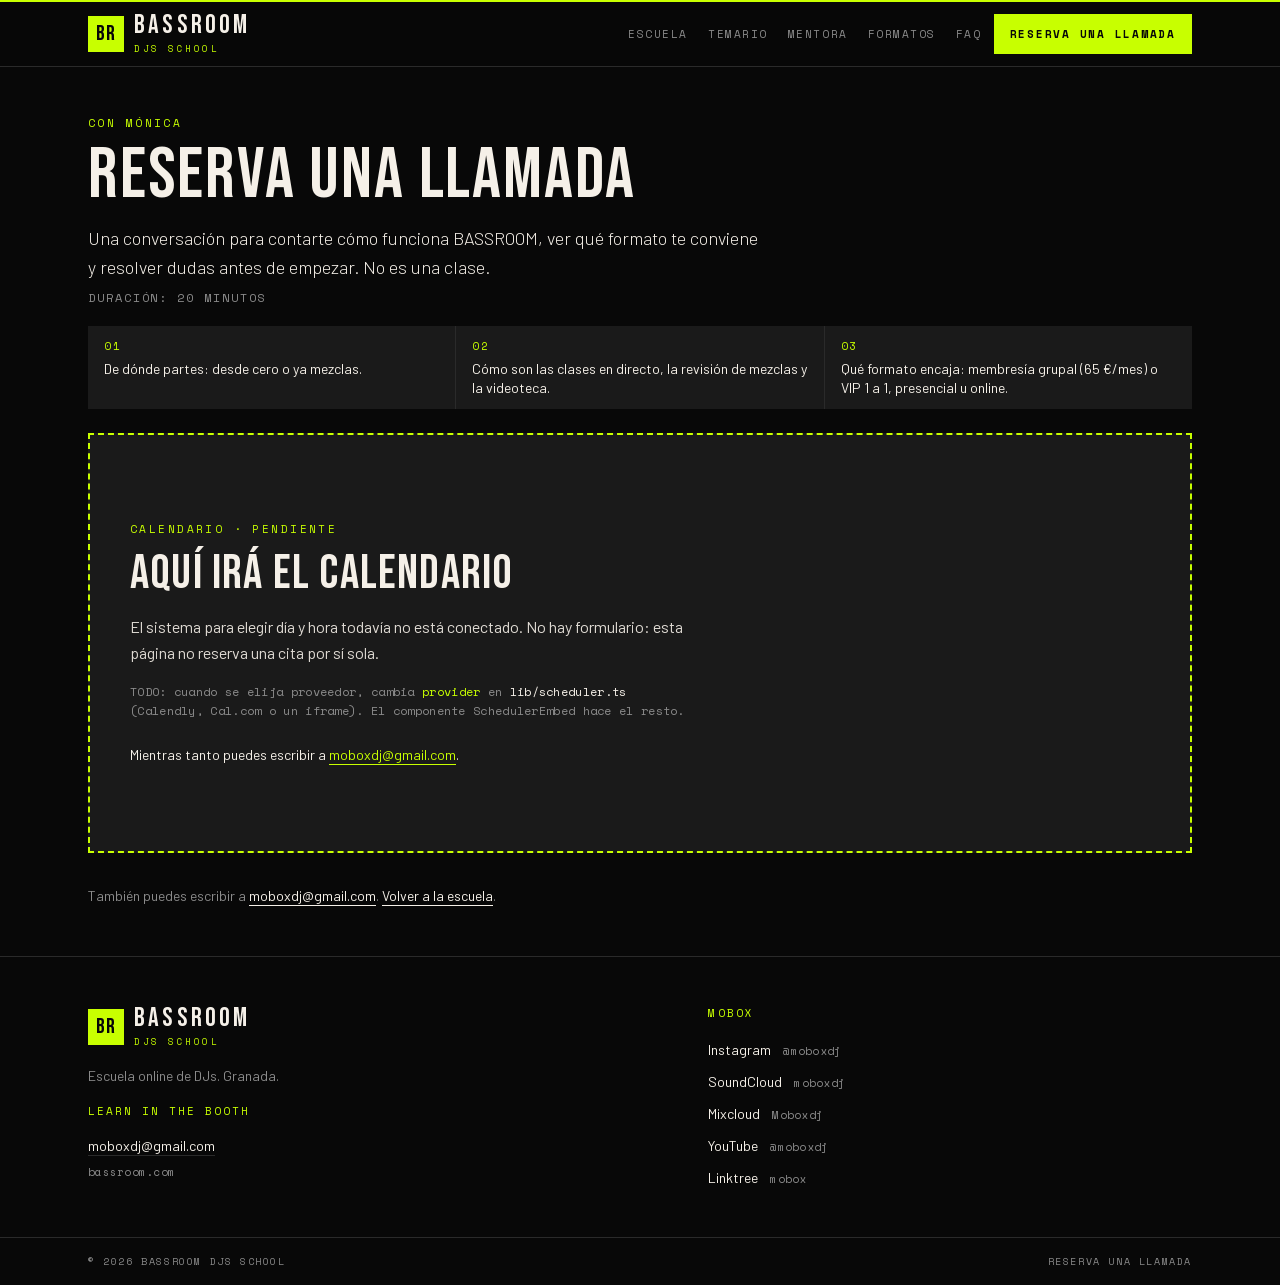
==== reservar/index.html @ 1ecfb80f "Recreate BASSROOM landing as static site (home + reservar, fonts, images)" ====
<!DOCTYPE html><html lang="es" class="bebas_neue_f0c7163d-module__L1dYPG__variable barlow_7b1bc759-module__450VKW__variable space_mono_ace3f379-module__dZ6fcW__variable h-full"><head><meta charSet="utf-8"/><meta name="viewport" content="width=device-width, initial-scale=1"/><link rel="preload" href="/assets/fonts/235a0ef330592118-s.p.3lst16ddmao46.woff2" as="font" crossorigin="" type="font/woff2"/><link rel="preload" href="/assets/fonts/6c98c9fb873995d2-s.p.14sz-5zsn4k6e.woff2" as="font" crossorigin="" type="font/woff2"/><link rel="preload" href="/assets/fonts/8d05cfa5faa8406c-s.p.2p-978ij53_v6.woff2" as="font" crossorigin="" type="font/woff2"/><link rel="preload" href="/assets/fonts/c6e2684784a55443-s.p.2w-eao_k5pziq.woff2" as="font" crossorigin="" type="font/woff2"/><link rel="preload" href="/assets/fonts/dc0d9adbac686440-s.p.3-4lwpipb4a4k.woff2" as="font" crossorigin="" type="font/woff2"/><link rel="preload" href="/assets/fonts/fabcf92ba1ccea36-s.p.3jvga4rcv46fc.woff2" as="font" crossorigin="" type="font/woff2"/><link rel="stylesheet" href="/assets/site.css" data-precedence="next"/><meta name="theme-color" content="#080808"/><meta name="color-scheme" content="dark"/><title>Reserva una llamada | BASSROOM DJs School</title><meta name="description" content="Habla con Mónica, de BASSROOM DJs School. La llamada sirve para contarte cómo funciona la escuela, ver si te encaja el grupo o el VIP y resolver dudas. No es una clase."/><meta name="application-name" content="BASSROOM DJs School"/><meta name="author" content="Mobox (Mónica Solís Ruiz)"/><meta name="keywords" content="escuela de DJ,clases de DJ online,BASSROOM,Mobox,Mónica Solís Ruiz,Rekordbox,mezcla,Granada"/><meta name="creator" content="Mobox (Mónica Solís Ruiz)"/><meta name="robots" content="index, follow"/><link rel="canonical" href="https://bassroomdjschool.com/reservar"/><meta property="og:title" content="Reserva una llamada | BASSROOM DJs School"/><meta property="og:description" content="Habla con Mónica, de BASSROOM DJs School. La llamada sirve para contarte cómo funciona la escuela, ver si te encaja el grupo o el VIP y resolver dudas. No es una clase."/><meta property="og:url" content="https://bassroomdjschool.com/reservar"/><meta property="og:locale" content="es_ES"/><meta property="og:image" content="https://bassroomdjschool.com/reservar/opengraph-image?8277bbb601c9f551"/><meta property="og:image:type" content="image/png"/><meta property="og:image:width" content="1200"/><meta property="og:image:height" content="630"/><meta property="og:image:alt" content="Reserva una llamada con Mónica, BASSROOM DJs School"/><meta property="og:type" content="website"/><meta name="twitter:card" content="summary_large_image"/><meta name="twitter:title" content="Reserva una llamada | BASSROOM DJs School"/><meta name="twitter:description" content="Habla con Mónica, de BASSROOM DJs School. La llamada sirve para contarte cómo funciona la escuela, ver si te encaja el grupo o el VIP y resolver dudas. No es una clase."/><meta name="twitter:image" content="https://bassroomdjschool.com/reservar/opengraph-image?8277bbb601c9f551"/><meta name="twitter:image:alt" content="Reserva una llamada con Mónica, BASSROOM DJs School"/><meta name="twitter:image:type" content="image/png"/><meta name="twitter:image:width" content="1200"/><meta name="twitter:image:height" content="630"/><link rel="icon" href="/icon.png" type="image/png" sizes="32x32"/></head><body class="flex min-h-full flex-col overflow-x-clip bg-void font-sans text-paper antialiased"><a class="skip-link" href="#contenido">Saltar al contenido</a><script type="application/ld+json">{"@context":"https://schema.org","@type":"EducationalOrganization","name":"BASSROOM DJs School","url":"https://bassroomdjschool.com","email":"moboxdj@gmail.com","description":"Escuela online de DJs de Mobox (Mónica Solís Ruiz), en Granada. Clases en directo, revisión de tus mezclas y videoteca. Membresía grupal 65 €/mes o VIP 1 a 1, presencial u online. Reserva una llamada.","inLanguage":"es","address":{"@type":"PostalAddress","addressLocality":"Granada","addressCountry":"ES"},"founder":{"@type":"Person","name":"Mónica Solís Ruiz","alternateName":"Mobox","jobTitle":"DJ y docente","homeLocation":"Granada, España","sameAs":["https://www.instagram.com/moboxdj/","https://soundcloud.com/moboxdj","https://www.mixcloud.com/Moboxdj/","https://www.youtube.com/@moboxdj","https://linktr.ee/mobox"]},"hasOfferCatalog":{"@type":"OfferCatalog","name":"Formatos de BASSROOM","itemListElement":[{"@type":"Offer","name":"Membresía grupal","price":"65","priceCurrency":"EUR","description":"Clases en grupo reducido, online, con membresía mensual. 65 € al mes.","url":"https://bassroomdjschool.com/reservar"},{"@type":"Offer","name":"VIP quincenal","price":"130","priceCurrency":"EUR","description":"Una sesión 1 a 1 cada dos semanas. 130 € al mes.","url":"https://bassroomdjschool.com/reservar"},{"@type":"Offer","name":"VIP mensual","price":"230","priceCurrency":"EUR","description":"Una sesión 1 a 1 cada semana. 230 € al mes.","url":"https://bassroomdjschool.com/reservar"}]}}</script><header class="sticky top-0 z-40 border-b border-line bg-void/95 backdrop-blur-md"><div class="h-0.5 bg-acid" aria-hidden="true"></div><div class="mx-auto flex h-16 max-w-6xl items-center gap-3 px-4 sm:px-6"><a class="mr-auto rounded-none focus-visible:outline-2 focus-visible:outline-offset-4 focus-visible:outline-acid" href="/"><span class="inline-flex items-center gap-2.5"><span aria-hidden="true" class="grid size-9 shrink-0 place-items-center bg-acid font-display text-[1.35rem] leading-none tracking-wide text-void">BR</span><span class="flex min-w-0 flex-col"><span class="font-display text-[1.65rem] leading-none tracking-[0.12em] text-paper">BASSROOM</span><span class="mt-1 font-mono text-[9px] uppercase tracking-[0.28em] text-acid">DJs School</span></span></span><span class="sr-only">, inicio</span></a><nav aria-label="Secciones" class="hidden items-center gap-5 lg:flex"><a class="font-mono text-[11px] uppercase tracking-[0.14em] text-mix hover:text-paper" href="/#escuela">Escuela</a><a class="font-mono text-[11px] uppercase tracking-[0.14em] text-mix hover:text-paper" href="/#temario">Temario</a><a class="font-mono text-[11px] uppercase tracking-[0.14em] text-mix hover:text-paper" href="/#mentora">Mentora</a><a class="font-mono text-[11px] uppercase tracking-[0.14em] text-mix hover:text-paper" href="/#formatos">Formatos</a><a class="font-mono text-[11px] uppercase tracking-[0.14em] text-mix hover:text-paper" href="/#faq">FAQ</a></nav><a data-slot="button" class="inline-flex items-center justify-center gap-2 whitespace-nowrap font-mono text-[11px] font-bold uppercase tracking-[0.16em] transition-colors focus-visible:outline-2 focus-visible:outline-offset-2 disabled:pointer-events-none disabled:opacity-50 bg-acid text-void hover:bg-paper focus-visible:outline-paper h-10 px-4 shrink-0" href="/reservar"><span class="sm:hidden">Reservar</span><span class="hidden sm:inline">Reserva una llamada</span></a></div></header><main id="contenido" class="flex-1"><div class="mx-auto max-w-6xl px-4 py-6 sm:px-6 sm:py-12"><p class="font-mono text-[11px] uppercase tracking-[0.22em] text-acid">Con Mónica</p><h1 class="mt-2 max-w-3xl font-display text-5xl tracking-wide text-paper sm:text-7xl">Reserva una llamada</h1><p class="mt-3 max-w-2xl text-base font-light leading-relaxed text-paper sm:text-lg">Una conversación para contarte cómo funciona BASSROOM, ver qué formato te conviene y resolver dudas antes de empezar. No es una clase.</p><p class="mt-2 font-mono text-xs uppercase tracking-[0.16em] text-mix">Duración: 20 minutos</p><ol class="mt-5 grid gap-px bg-line sm:grid-cols-3"><li class="bg-booth px-4 py-3"><p class="font-mono text-[11px] tracking-[0.16em] text-acid">01</p><p class="mt-1 text-sm leading-snug text-paper">De dónde partes: desde cero o ya mezclas.</p></li><li class="bg-booth px-4 py-3"><p class="font-mono text-[11px] tracking-[0.16em] text-acid">02</p><p class="mt-1 text-sm leading-snug text-paper">Cómo son las clases en directo, la revisión de mezclas y la videoteca.</p></li><li class="bg-booth px-4 py-3"><p class="font-mono text-[11px] tracking-[0.16em] text-acid">03</p><p class="mt-1 text-sm leading-snug text-paper">Qué formato encaja: membresía grupal (65 €/mes) o VIP 1 a 1, presencial u online.</p></li></ol><div class="mt-6"><div id="calendario" role="region" aria-labelledby="scheduler-placeholder-title" data-scheduler-placeholder="true" class="flex min-h-[420px] flex-col items-start justify-center border-2 border-dashed border-acid bg-booth px-6 py-10 sm:px-10"><p class="font-mono text-[11px] uppercase tracking-[0.22em] text-acid">Calendario · pendiente</p><h2 id="scheduler-placeholder-title" class="mt-3 font-display text-4xl tracking-wide text-paper sm:text-5xl">Aquí irá el calendario</h2><p class="mt-4 max-w-xl text-base leading-relaxed text-paper/90">El sistema para elegir día y hora todavía no está conectado. No hay formulario: esta página no reserva una cita por sí sola.</p><p class="mt-4 max-w-xl font-mono text-xs leading-relaxed tracking-wide text-mix">TODO: cuando se elija proveedor, cambia <span class="text-acid">provider</span> en <span class="text-paper">lib/scheduler.ts</span> (Calendly, Cal.com o un iframe). El componente SchedulerEmbed hace el resto.</p><p class="mt-6 text-sm text-paper">Mientras tanto puedes escribir a <a class="text-acid underline underline-offset-4" href="mailto:moboxdj@gmail.com">moboxdj@gmail.com</a>.</p></div></div><p class="mt-8 text-sm leading-relaxed text-mix">También puedes escribir a <a class="text-paper underline underline-offset-4 hover:text-acid" href="mailto:moboxdj@gmail.com">moboxdj@gmail.com</a>. <a class="text-paper underline underline-offset-4 hover:text-acid" href="/">Volver a la escuela</a>.</p></div></main><footer class="border-t border-line bg-void"><div class="mx-auto grid max-w-6xl gap-10 px-4 py-12 sm:px-6 md:grid-cols-[1.2fr_1fr]"><div><span class="inline-flex items-center gap-2.5"><span aria-hidden="true" class="grid size-9 shrink-0 place-items-center bg-acid font-display text-[1.35rem] leading-none tracking-wide text-void">BR</span><span class="flex min-w-0 flex-col"><span class="font-display text-[1.65rem] leading-none tracking-[0.12em] text-paper">BASSROOM</span><span class="mt-1 font-mono text-[9px] uppercase tracking-[0.28em] text-acid">DJs School</span></span></span><p class="mt-4 max-w-sm text-sm leading-relaxed text-mix">Escuela online de DJs. Granada.</p><p class="mt-4 font-mono text-[11px] uppercase tracking-[0.18em] text-acid">Learn in the booth</p><p class="mt-4 text-sm"><a class="text-paper underline decoration-line underline-offset-4 hover:text-acid" href="mailto:moboxdj@gmail.com">moboxdj@gmail.com</a></p><p class="mt-2 font-mono text-[11px] tracking-wide text-mix">bassroom.com</p></div><div><p class="font-mono text-[11px] uppercase tracking-[0.2em] text-acid">Mobox</p><ul class="mt-4 grid gap-2"><li><a href="https://www.instagram.com/moboxdj/" target="_blank" rel="noopener noreferrer me" class="inline-flex flex-wrap items-baseline gap-x-3 text-sm text-paper hover:text-acid"><span>Instagram</span><span class="font-mono text-[11px] tracking-wide text-mix">@moboxdj</span><span class="sr-only"> (se abre en una pestaña nueva)</span></a></li><li><a href="https://soundcloud.com/moboxdj" target="_blank" rel="noopener noreferrer me" class="inline-flex flex-wrap items-baseline gap-x-3 text-sm text-paper hover:text-acid"><span>SoundCloud</span><span class="font-mono text-[11px] tracking-wide text-mix">moboxdj</span><span class="sr-only"> (se abre en una pestaña nueva)</span></a></li><li><a href="https://www.mixcloud.com/Moboxdj/" target="_blank" rel="noopener noreferrer me" class="inline-flex flex-wrap items-baseline gap-x-3 text-sm text-paper hover:text-acid"><span>Mixcloud</span><span class="font-mono text-[11px] tracking-wide text-mix">Moboxdj</span><span class="sr-only"> (se abre en una pestaña nueva)</span></a></li><li><a href="https://www.youtube.com/@moboxdj" target="_blank" rel="noopener noreferrer me" class="inline-flex flex-wrap items-baseline gap-x-3 text-sm text-paper hover:text-acid"><span>YouTube</span><span class="font-mono text-[11px] tracking-wide text-mix">@moboxdj</span><span class="sr-only"> (se abre en una pestaña nueva)</span></a></li><li><a href="https://linktr.ee/mobox" target="_blank" rel="noopener noreferrer me" class="inline-flex flex-wrap items-baseline gap-x-3 text-sm text-paper hover:text-acid"><span>Linktree</span><span class="font-mono text-[11px] tracking-wide text-mix">mobox</span><span class="sr-only"> (se abre en una pestaña nueva)</span></a></li></ul></div></div><div class="border-t border-line"><div class="mx-auto flex max-w-6xl flex-col gap-2 px-4 py-4 font-mono text-[10px] uppercase tracking-[0.16em] text-mix sm:flex-row sm:items-center sm:justify-between sm:px-6"><p>© 2026 BASSROOM DJs School</p><p><a class="hover:text-paper" href="/reservar">Reserva una llamada</a></p></div></div></footer></body></html>
---- assets/site.css ----
@font-face{font-family:Bebas Neue;font-style:normal;font-weight:400;font-display:swap;src:url(fonts/2039e8342bda6056-s.1iie40g0-cbk2.woff2)format("woff2");unicode-range:U+100-2BA,U+2BD-2C5,U+2C7-2CC,U+2CE-2D7,U+2DD-2FF,U+304,U+308,U+329,U+1D00-1DBF,U+1E00-1E9F,U+1EF2-1EFF,U+2020,U+20A0-20AB,U+20AD-20C4,U+2113,U+2C60-2C7F,U+A720-A7FF}@font-face{font-family:Bebas Neue;font-style:normal;font-weight:400;font-display:swap;src:url(fonts/fabcf92ba1ccea36-s.p.3jvga4rcv46fc.woff2)format("woff2");unicode-range:U+??,U+131,U+152-153,U+2BB-2BC,U+2C6,U+2DA,U+2DC,U+304,U+308,U+329,U+2000-206F,U+20AC,U+2122,U+2191,U+2193,U+2212,U+2215,U+FEFF,U+FFFD}@font-face{font-family:Bebas Neue Fallback;src:local(Arial);ascent-override:117.32%;descent-override:39.11%;line-gap-override:0.0%;size-adjust:76.72%}.bebas_neue_f0c7163d-module__L1dYPG__className{font-family:Bebas Neue,Bebas Neue Fallback;font-style:normal;font-weight:400}.bebas_neue_f0c7163d-module__L1dYPG__variable{--font-bebas:"Bebas Neue", "Bebas Neue Fallback"}
@font-face{font-family:Barlow;font-style:normal;font-weight:300;font-display:swap;src:url(fonts/c0534b40c1c3b5a4-s.0p-93_v-mus4-.woff2)format("woff2");unicode-range:U+102-103,U+110-111,U+128-129,U+168-169,U+1A0-1A1,U+1AF-1B0,U+300-301,U+303-304,U+308-309,U+323,U+329,U+1EA0-1EF9,U+20AB}@font-face{font-family:Barlow;font-style:normal;font-weight:300;font-display:swap;src:url(fonts/d219fe3ae333997c-s.2a1ukpyeothih.woff2)format("woff2");unicode-range:U+100-2BA,U+2BD-2C5,U+2C7-2CC,U+2CE-2D7,U+2DD-2FF,U+304,U+308,U+329,U+1D00-1DBF,U+1E00-1E9F,U+1EF2-1EFF,U+2020,U+20A0-20AB,U+20AD-20C4,U+2113,U+2C60-2C7F,U+A720-A7FF}@font-face{font-family:Barlow;font-style:normal;font-weight:300;font-display:swap;src:url(fonts/235a0ef330592118-s.p.3lst16ddmao46.woff2)format("woff2");unicode-range:U+??,U+131,U+152-153,U+2BB-2BC,U+2C6,U+2DA,U+2DC,U+304,U+308,U+329,U+2000-206F,U+20AC,U+2122,U+2191,U+2193,U+2212,U+2215,U+FEFF,U+FFFD}@font-face{font-family:Barlow;font-style:normal;font-weight:400;font-display:swap;src:url(fonts/31e5e20239562b7a-s.3ih7dxnymi4t5.woff2)format("woff2");unicode-range:U+102-103,U+110-111,U+128-129,U+168-169,U+1A0-1A1,U+1AF-1B0,U+300-301,U+303-304,U+308-309,U+323,U+329,U+1EA0-1EF9,U+20AB}@font-face{font-family:Barlow;font-style:normal;font-weight:400;font-display:swap;src:url(fonts/9a8b04342f903b9d-s.3uaqc_eim_oz1.woff2)format("woff2");unicode-range:U+100-2BA,U+2BD-2C5,U+2C7-2CC,U+2CE-2D7,U+2DD-2FF,U+304,U+308,U+329,U+1D00-1DBF,U+1E00-1E9F,U+1EF2-1EFF,U+2020,U+20A0-20AB,U+20AD-20C4,U+2113,U+2C60-2C7F,U+A720-A7FF}@font-face{font-family:Barlow;font-style:normal;font-weight:400;font-display:swap;src:url(fonts/c6e2684784a55443-s.p.2w-eao_k5pziq.woff2)format("woff2");unicode-range:U+??,U+131,U+152-153,U+2BB-2BC,U+2C6,U+2DA,U+2DC,U+304,U+308,U+329,U+2000-206F,U+20AC,U+2122,U+2191,U+2193,U+2212,U+2215,U+FEFF,U+FFFD}@font-face{font-family:Barlow;font-style:normal;font-weight:600;font-display:swap;src:url(fonts/b221c6d9681431a7-s.0p3m7ez1fl9bq.woff2)format("woff2");unicode-range:U+102-103,U+110-111,U+128-129,U+168-169,U+1A0-1A1,U+1AF-1B0,U+300-301,U+303-304,U+308-309,U+323,U+329,U+1EA0-1EF9,U+20AB}@font-face{font-family:Barlow;font-style:normal;font-weight:600;font-display:swap;src:url(fonts/af7efeee822b8a1b-s.0owl_bf4j-7yx.woff2)format("woff2");unicode-range:U+100-2BA,U+2BD-2C5,U+2C7-2CC,U+2CE-2D7,U+2DD-2FF,U+304,U+308,U+329,U+1D00-1DBF,U+1E00-1E9F,U+1EF2-1EFF,U+2020,U+20A0-20AB,U+20AD-20C4,U+2113,U+2C60-2C7F,U+A720-A7FF}@font-face{font-family:Barlow;font-style:normal;font-weight:600;font-display:swap;src:url(fonts/6c98c9fb873995d2-s.p.14sz-5zsn4k6e.woff2)format("woff2");unicode-range:U+??,U+131,U+152-153,U+2BB-2BC,U+2C6,U+2DA,U+2DC,U+304,U+308,U+329,U+2000-206F,U+20AC,U+2122,U+2191,U+2193,U+2212,U+2215,U+FEFF,U+FFFD}@font-face{font-family:Barlow Fallback;src:local(Arial);ascent-override:103.43%;descent-override:20.69%;line-gap-override:0.0%;size-adjust:96.68%}.barlow_7b1bc759-module__450VKW__className{font-family:Barlow,Barlow Fallback;font-style:normal}.barlow_7b1bc759-module__450VKW__variable{--font-barlow:"Barlow", "Barlow Fallback"}
@font-face{font-family:Space Mono;font-style:normal;font-weight:400;font-display:swap;src:url(fonts/4ba802ed8e67eac5-s.341_rbs6dql3t.woff2)format("woff2");unicode-range:U+102-103,U+110-111,U+128-129,U+168-169,U+1A0-1A1,U+1AF-1B0,U+300-301,U+303-304,U+308-309,U+323,U+329,U+1EA0-1EF9,U+20AB}@font-face{font-family:Space Mono;font-style:normal;font-weight:400;font-display:swap;src:url(fonts/d7a0600e467cf0bd-s.40d3ll7mho212.woff2)format("woff2");unicode-range:U+100-2BA,U+2BD-2C5,U+2C7-2CC,U+2CE-2D7,U+2DD-2FF,U+304,U+308,U+329,U+1D00-1DBF,U+1E00-1E9F,U+1EF2-1EFF,U+2020,U+20A0-20AB,U+20AD-20C4,U+2113,U+2C60-2C7F,U+A720-A7FF}@font-face{font-family:Space Mono;font-style:normal;font-weight:400;font-display:swap;src:url(fonts/dc0d9adbac686440-s.p.3-4lwpipb4a4k.woff2)format("woff2");unicode-range:U+??,U+131,U+152-153,U+2BB-2BC,U+2C6,U+2DA,U+2DC,U+304,U+308,U+329,U+2000-206F,U+20AC,U+2122,U+2191,U+2193,U+2212,U+2215,U+FEFF,U+FFFD}@font-face{font-family:Space Mono;font-style:normal;font-weight:700;font-display:swap;src:url(fonts/b8f2b92a9960dd69-s.37aqrzupgb8zi.woff2)format("woff2");unicode-range:U+102-103,U+110-111,U+128-129,U+168-169,U+1A0-1A1,U+1AF-1B0,U+300-301,U+303-304,U+308-309,U+323,U+329,U+1EA0-1EF9,U+20AB}@font-face{font-family:Space Mono;font-style:normal;font-weight:700;font-display:swap;src:url(fonts/28e60ca39c9ae554-s.0e_5-ojqbtsw9.woff2)format("woff2");unicode-range:U+100-2BA,U+2BD-2C5,U+2C7-2CC,U+2CE-2D7,U+2DD-2FF,U+304,U+308,U+329,U+1D00-1DBF,U+1E00-1E9F,U+1EF2-1EFF,U+2020,U+20A0-20AB,U+20AD-20C4,U+2113,U+2C60-2C7F,U+A720-A7FF}@font-face{font-family:Space Mono;font-style:normal;font-weight:700;font-display:swap;src:url(fonts/8d05cfa5faa8406c-s.p.2p-978ij53_v6.woff2)format("woff2");unicode-range:U+??,U+131,U+152-153,U+2BB-2BC,U+2C6,U+2DA,U+2DC,U+304,U+308,U+329,U+2000-206F,U+20AC,U+2122,U+2191,U+2193,U+2212,U+2215,U+FEFF,U+FFFD}@font-face{font-family:Space Mono Fallback;src:local(Arial);ascent-override:81.58%;descent-override:26.3%;line-gap-override:0.0%;size-adjust:137.28%}.space_mono_ace3f379-module__dZ6fcW__className{font-family:Space Mono,Space Mono Fallback;font-style:normal}.space_mono_ace3f379-module__dZ6fcW__variable{--font-space:"Space Mono", "Space Mono Fallback"}
@layer properties{@supports (((-webkit-hyphens:none)) and (not (margin-trim:inline))) or ((-moz-orient:inline) and (not (color:rgb(from red r g b)))){*,:before,:after,::backdrop{--tw-space-y-reverse:0;--tw-divide-y-reverse:0;--tw-border-style:solid;--tw-leading:initial;--tw-font-weight:initial;--tw-tracking:initial;--tw-shadow:0 0 #0000;--tw-shadow-color:initial;--tw-shadow-alpha:100%;--tw-inset-shadow:0 0 #0000;--tw-inset-shadow-color:initial;--tw-inset-shadow-alpha:100%;--tw-ring-color:initial;--tw-ring-shadow:0 0 #0000;--tw-inset-ring-color:initial;--tw-inset-ring-shadow:0 0 #0000;--tw-ring-inset:initial;--tw-ring-offset-width:0px;--tw-ring-offset-color:#fff;--tw-ring-offset-shadow:0 0 #0000;--tw-outline-style:solid;--tw-backdrop-blur:initial;--tw-backdrop-brightness:initial;--tw-backdrop-contrast:initial;--tw-backdrop-grayscale:initial;--tw-backdrop-hue-rotate:initial;--tw-backdrop-invert:initial;--tw-backdrop-opacity:initial;--tw-backdrop-saturate:initial;--tw-backdrop-sepia:initial}}}@layer theme{:root,:host{--spacing:.25rem;--container-sm:24rem;--container-md:28rem;--container-xl:36rem;--container-2xl:42rem;--container-3xl:48rem;--container-6xl:72rem;--text-xs:.75rem;--text-xs--line-height:calc(1 / .75);--text-sm:.875rem;--text-sm--line-height:calc(1.25 / .875);--text-base:1rem;--text-base--line-height:calc(1.5 / 1);--text-lg:1.125rem;--text-lg--line-height:calc(1.75 / 1.125);--text-xl:1.25rem;--text-xl--line-height:calc(1.75 / 1.25);--text-2xl:1.5rem;--text-2xl--line-height:calc(2 / 1.5);--text-3xl:1.875rem;--text-3xl--line-height:calc(2.25 / 1.875);--text-4xl:2.25rem;--text-4xl--line-height:calc(2.5 / 2.25);--text-5xl:3rem;--text-5xl--line-height:1;--text-6xl:3.75rem;--text-6xl--line-height:1;--text-7xl:4.5rem;--text-7xl--line-height:1;--text-8xl:6rem;--text-8xl--line-height:1;--font-weight-light:300;--font-weight-normal:400;--font-weight-bold:700;--tracking-wide:.025em;--leading-snug:1.375;--leading-relaxed:1.625;--blur-md:12px;--default-transition-duration:.15s;--default-transition-timing-function:cubic-bezier(.4, 0, .2, 1);--default-font-family:var(--font-barlow), "Barlow", sans-serif;--default-mono-font-family:var(--font-space), ui-monospace, monospace}}@layer base{*,:after,:before,::backdrop{box-sizing:border-box;border:0 solid;margin:0;padding:0}::file-selector-button{box-sizing:border-box;border:0 solid;margin:0;padding:0}html,:host{-webkit-text-size-adjust:100%;tab-size:4;line-height:1.5;font-family:var(--default-font-family,-apple-system, BlinkMacSystemFont, "Segoe UI", Roboto, "Helvetica Neue", "Noto Sans", Arial, sans-serif, "Apple Color Emoji", "Segoe UI Emoji", "Segoe UI Symbol", "Noto Color Emoji");font-feature-settings:var(--default-font-feature-settings,normal);font-variation-settings:var(--default-font-variation-settings,normal);-webkit-tap-highlight-color:transparent}hr{height:0;color:inherit;border-top-width:1px}abbr:where([title]){-webkit-text-decoration:underline dotted;text-decoration:underline dotted}h1,h2,h3,h4,h5,h6{font-size:inherit;font-weight:inherit}a{color:inherit;-webkit-text-decoration:inherit;-webkit-text-decoration:inherit;-webkit-text-decoration:inherit;-webkit-text-decoration:inherit;text-decoration:inherit}b,strong{font-weight:bolder}code,kbd,samp,pre{font-family:var(--default-mono-font-family,ui-monospace, SFMono-Regular, Menlo, Monaco, Consolas, "Liberation Mono", "Courier New", monospace);font-feature-settings:var(--default-mono-font-feature-settings,normal);font-variation-settings:var(--default-mono-font-variation-settings,normal);font-size:1em}small{font-size:80%}sub,sup{vertical-align:baseline;font-size:75%;line-height:0;position:relative}sub{bottom:-.25em}sup{top:-.5em}table{text-indent:0;border-color:inherit;border-collapse:collapse}:-moz-focusring:where(:not(iframe)){outline:auto}progress{vertical-align:baseline}summary{display:list-item}ol,ul,menu{list-style:none}img,svg,video,canvas,audio,iframe,embed,object{vertical-align:middle;display:block}img,video{max-width:100%;height:auto}button,input,select,optgroup,textarea{font:inherit;font-feature-settings:inherit;font-variation-settings:inherit;letter-spacing:inherit;color:inherit;opacity:1;background-color:#0000;border-radius:0}::file-selector-button{font:inherit;font-feature-settings:inherit;font-variation-settings:inherit;letter-spacing:inherit;color:inherit;opacity:1;background-color:#0000;border-radius:0}:where(select:is([multiple],[size])) optgroup{font-weight:bolder}:where(select:is([multiple],[size])) optgroup option{padding-inline-start:20px}::file-selector-button{margin-inline-end:4px}::placeholder{opacity:1}@supports (not ((-webkit-appearance:-apple-pay-button))) or (contain-intrinsic-size:1px){::placeholder{color:currentColor}@supports (color:color-mix(in lab, red, red)){::placeholder{color:color-mix(in oklab, currentcolor 50%, transparent)}}}textarea{resize:vertical}::-webkit-search-decoration{-webkit-appearance:none}::-webkit-date-and-time-value{min-height:1lh;text-align:inherit}::-webkit-datetime-edit{display:inline-flex}::-webkit-datetime-edit-fields-wrapper{padding:0}::-webkit-datetime-edit{padding-block:0}::-webkit-datetime-edit-year-field{padding-block:0}::-webkit-datetime-edit-month-field{padding-block:0}::-webkit-datetime-edit-day-field{padding-block:0}::-webkit-datetime-edit-hour-field{padding-block:0}::-webkit-datetime-edit-minute-field{padding-block:0}::-webkit-datetime-edit-second-field{padding-block:0}::-webkit-datetime-edit-millisecond-field{padding-block:0}::-webkit-datetime-edit-meridiem-field{padding-block:0}::-webkit-calendar-picker-indicator{line-height:1}:-moz-ui-invalid{box-shadow:none}button,input:where([type=button],[type=reset],[type=submit]){appearance:button}::file-selector-button{appearance:button}::-webkit-inner-spin-button{height:auto}::-webkit-outer-spin-button{height:auto}[hidden]:where(:not([hidden=until-found])){display:none!important}}@layer components;@layer utilities{.visible{visibility:visible}.sr-only{clip-path:inset(50%);white-space:nowrap;border-width:0;width:1px;height:1px;margin:-1px;padding:0;position:absolute;overflow:hidden}.relative{position:relative}.sticky{position:sticky}.top-0{top:0}.z-40{z-index:40}.mx-auto{margin-inline:auto}.mt-1{margin-top:var(--spacing)}.mt-2{margin-top:calc(var(--spacing) * 2)}.mt-3{margin-top:calc(var(--spacing) * 3)}.mt-4{margin-top:calc(var(--spacing) * 4)}.mt-5{margin-top:calc(var(--spacing) * 5)}.mt-6{margin-top:calc(var(--spacing) * 6)}.mt-8{margin-top:calc(var(--spacing) * 8)}.mt-10{margin-top:calc(var(--spacing) * 10)}.mt-12{margin-top:calc(var(--spacing) * 12)}.mr-auto{margin-right:auto}.block{display:block}.flex{display:flex}.grid{display:grid}.hidden{display:none}.inline-flex{display:inline-flex}.aspect-\[2000\/330\]{aspect-ratio:2000/330}.aspect-square{aspect-ratio:1}.size-9{width:calc(var(--spacing) * 9);height:calc(var(--spacing) * 9)}.h-0\.5{height:calc(var(--spacing) * .5)}.h-10{height:calc(var(--spacing) * 10)}.h-12{height:calc(var(--spacing) * 12)}.h-16{height:calc(var(--spacing) * 16)}.h-\[720px\]{height:720px}.h-full{height:100%}.min-h-\[420px\]{min-height:420px}.min-h-full{min-height:100%}.w-full{width:100%}.max-w-2xl{max-width:var(--container-2xl)}.max-w-3xl{max-width:var(--container-3xl)}.max-w-6xl{max-width:var(--container-6xl)}.max-w-md{max-width:var(--container-md)}.max-w-sm{max-width:var(--container-sm)}.max-w-xl{max-width:var(--container-xl)}.min-w-0{min-width:0}.flex-1{flex:1}.shrink-0{flex-shrink:0}.cursor-pointer{cursor:pointer}.scroll-mt-20{scroll-margin-top:calc(var(--spacing) * 20)}.list-none{list-style-type:none}.flex-col{flex-direction:column}.flex-wrap{flex-wrap:wrap}.place-items-center{place-items:center}.items-baseline{align-items:baseline}.items-center{align-items:center}.items-start{align-items:flex-start}.justify-between{justify-content:space-between}.justify-center{justify-content:center}.gap-2{gap:calc(var(--spacing) * 2)}.gap-2\.5{gap:calc(var(--spacing) * 2.5)}.gap-3{gap:calc(var(--spacing) * 3)}.gap-4{gap:calc(var(--spacing) * 4)}.gap-5{gap:calc(var(--spacing) * 5)}.gap-6{gap:calc(var(--spacing) * 6)}.gap-8{gap:calc(var(--spacing) * 8)}.gap-10{gap:calc(var(--spacing) * 10)}.gap-px{gap:1px}:where(.space-y-2>:not(:last-child)){--tw-space-y-reverse:0;margin-block-start:calc(calc(var(--spacing) * 2) * var(--tw-space-y-reverse));margin-block-end:calc(calc(var(--spacing) * 2) * calc(1 - var(--tw-space-y-reverse)))}:where(.space-y-4>:not(:last-child)){--tw-space-y-reverse:0;margin-block-start:calc(calc(var(--spacing) * 4) * var(--tw-space-y-reverse));margin-block-end:calc(calc(var(--spacing) * 4) * calc(1 - var(--tw-space-y-reverse)))}.gap-x-3{column-gap:calc(var(--spacing) * 3)}:where(.divide-y>:not(:last-child)){--tw-divide-y-reverse:0;border-bottom-style:var(--tw-border-style);border-top-style:var(--tw-border-style);border-top-width:calc(1px * var(--tw-divide-y-reverse));border-bottom-width:calc(1px * calc(1 - var(--tw-divide-y-reverse)))}:where(.divide-line>:not(:last-child)){border-color:#2a2a2a}.overflow-hidden{overflow:hidden}.overflow-x-clip{overflow-x:clip}.rounded-none{border-radius:0}.border{border-style:var(--tw-border-style);border-width:1px}.border-2{border-style:var(--tw-border-style);border-width:2px}.border-y{border-block-style:var(--tw-border-style);border-block-width:1px}.border-t{border-top-style:var(--tw-border-style);border-top-width:1px}.border-b{border-bottom-style:var(--tw-border-style);border-bottom-width:1px}.border-l-4{border-left-style:var(--tw-border-style);border-left-width:4px}.border-dashed{--tw-border-style:dashed;border-style:dashed}.border-acid{border-color:#c8ff00}.border-line{border-color:#2a2a2a}.border-paper\/40{border-color:#f5f0e866;border-color:lab(95.0238% .71463 4.50258/.4)}.bg-acid{background-color:#c8ff00}.bg-booth{background-color:#1a1a1a}.bg-line{background-color:#2a2a2a}.bg-paper{background-color:#f5f0e8}.bg-transparent{background-color:#0000}.bg-void{background-color:#080808}.bg-void\/95{background-color:#080808f2;background-color:lab(2.19339% 0 0/.95)}.object-cover{object-fit:cover}.object-\[center_30\%\]{object-position:center 30%}.object-center{object-position:center}.p-6{padding:calc(var(--spacing) * 6)}.px-2{padding-inline:calc(var(--spacing) * 2)}.px-4{padding-inline:calc(var(--spacing) * 4)}.px-5{padding-inline:calc(var(--spacing) * 5)}.px-6{padding-inline:calc(var(--spacing) * 6)}.py-3{padding-block:calc(var(--spacing) * 3)}.py-4{padding-block:calc(var(--spacing) * 4)}.py-5{padding-block:calc(var(--spacing) * 5)}.py-6{padding-block:calc(var(--spacing) * 6)}.py-8{padding-block:calc(var(--spacing) * 8)}.py-10{padding-block:calc(var(--spacing) * 10)}.py-12{padding-block:calc(var(--spacing) * 12)}.py-16{padding-block:calc(var(--spacing) * 16)}.py-20{padding-block:calc(var(--spacing) * 20)}.pt-6{padding-top:calc(var(--spacing) * 6)}.pb-5{padding-bottom:calc(var(--spacing) * 5)}.pl-5{padding-left:calc(var(--spacing) * 5)}.text-left{text-align:left}.font-display{font-family:var(--font-bebas), "Arial Narrow", Impact, sans-serif}.font-mono{font-family:var(--font-space), ui-monospace, monospace}.font-sans{font-family:var(--font-barlow), "Barlow", sans-serif}.text-2xl{font-size:var(--text-2xl);line-height:var(--tw-leading,var(--text-2xl--line-height))}.text-3xl{font-size:var(--text-3xl);line-height:var(--tw-leading,var(--text-3xl--line-height))}.text-4xl{font-size:var(--text-4xl);line-height:var(--tw-leading,var(--text-4xl--line-height))}.text-5xl{font-size:var(--text-5xl);line-height:var(--tw-leading,var(--text-5xl--line-height))}.text-6xl{font-size:var(--text-6xl);line-height:var(--tw-leading,var(--text-6xl--line-height))}.text-base{font-size:var(--text-base);line-height:var(--tw-leading,var(--text-base--line-height))}.text-lg{font-size:var(--text-lg);line-height:var(--tw-leading,var(--text-lg--line-height))}.text-sm{font-size:var(--text-sm);line-height:var(--tw-leading,var(--text-sm--line-height))}.text-xl{font-size:var(--text-xl);line-height:var(--tw-leading,var(--text-xl--line-height))}.text-xs{font-size:var(--text-xs);line-height:var(--tw-leading,var(--text-xs--line-height))}.text-\[1\.35rem\]{font-size:1.35rem}.text-\[1\.65rem\]{font-size:1.65rem}.text-\[3\.15rem\]{font-size:3.15rem}.text-\[9px\]{font-size:9px}.text-\[10px\]{font-size:10px}.text-\[11px\]{font-size:11px}.leading-\[0\.84\]{--tw-leading:.84;line-height:.84}.leading-none{--tw-leading:1;line-height:1}.leading-relaxed{--tw-leading:var(--leading-relaxed);line-height:var(--leading-relaxed)}.leading-snug{--tw-leading:var(--leading-snug);line-height:var(--leading-snug)}.font-bold{--tw-font-weight:var(--font-weight-bold);font-weight:var(--font-weight-bold)}.font-light{--tw-font-weight:var(--font-weight-light);font-weight:var(--font-weight-light)}.font-normal{--tw-font-weight:var(--font-weight-normal);font-weight:var(--font-weight-normal)}.tracking-\[0\.2em\]{--tw-tracking:.2em;letter-spacing:.2em}.tracking-\[0\.04em\]{--tw-tracking:.04em;letter-spacing:.04em}.tracking-\[0\.12em\]{--tw-tracking:.12em;letter-spacing:.12em}.tracking-\[0\.14em\]{--tw-tracking:.14em;letter-spacing:.14em}.tracking-\[0\.16em\]{--tw-tracking:.16em;letter-spacing:.16em}.tracking-\[0\.18em\]{--tw-tracking:.18em;letter-spacing:.18em}.tracking-\[0\.22em\]{--tw-tracking:.22em;letter-spacing:.22em}.tracking-\[0\.28em\]{--tw-tracking:.28em;letter-spacing:.28em}.tracking-wide{--tw-tracking:var(--tracking-wide);letter-spacing:var(--tracking-wide)}.whitespace-nowrap{white-space:nowrap}.text-acid{color:#c8ff00}.text-mix{color:#8a8a8a}.text-paper{color:#f5f0e8}.text-paper\/90{color:#f5f0e8e6;color:lab(95.0238% .71463 4.50258/.9)}.text-paper\/95{color:#f5f0e8f2;color:lab(95.0238% .71463 4.50258/.95)}.text-void{color:#080808}.uppercase{text-transform:uppercase}.underline{text-decoration-line:underline}.decoration-line{text-decoration-color:#2a2a2a}.underline-offset-4{text-underline-offset:4px}.antialiased{-webkit-font-smoothing:antialiased;-moz-osx-font-smoothing:grayscale}.ring-1{--tw-ring-shadow:var(--tw-ring-inset,) 0 0 0 calc(1px + var(--tw-ring-offset-width)) var(--tw-ring-color,currentcolor);box-shadow:var(--tw-inset-shadow), var(--tw-inset-ring-shadow), var(--tw-ring-offset-shadow), var(--tw-ring-shadow), var(--tw-shadow)}.ring-acid{--tw-ring-color:#c8ff00}.outline{outline-style:var(--tw-outline-style);outline-width:1px}.backdrop-blur-md{--tw-backdrop-blur:blur(var(--blur-md));-webkit-backdrop-filter:var(--tw-backdrop-blur,) var(--tw-backdrop-brightness,) var(--tw-backdrop-contrast,) var(--tw-backdrop-grayscale,) var(--tw-backdrop-hue-rotate,) var(--tw-backdrop-invert,) var(--tw-backdrop-opacity,) var(--tw-backdrop-saturate,) var(--tw-backdrop-sepia,);backdrop-filter:var(--tw-backdrop-blur,) var(--tw-backdrop-brightness,) var(--tw-backdrop-contrast,) var(--tw-backdrop-grayscale,) var(--tw-backdrop-hue-rotate,) var(--tw-backdrop-invert,) var(--tw-backdrop-opacity,) var(--tw-backdrop-saturate,) var(--tw-backdrop-sepia,)}.transition-colors{transition-property:color,background-color,border-color,outline-color,text-decoration-color,fill,stroke,--tw-gradient-from,--tw-gradient-via,--tw-gradient-to;transition-timing-function:var(--tw-ease,var(--default-transition-timing-function));transition-duration:var(--tw-duration,var(--default-transition-duration))}@media (hover:hover){.hover\:border-acid:hover{border-color:#c8ff00}.hover\:bg-booth:hover{background-color:#1a1a1a}.hover\:bg-paper:hover{background-color:#f5f0e8}.hover\:text-acid:hover{color:#c8ff00}.hover\:text-paper:hover{color:#f5f0e8}}.focus-visible\:outline-2:focus-visible{outline-style:var(--tw-outline-style);outline-width:2px}.focus-visible\:outline-offset-2:focus-visible{outline-offset:2px}.focus-visible\:outline-offset-4:focus-visible{outline-offset:4px}.focus-visible\:outline-acid:focus-visible{outline-color:#c8ff00}.focus-visible\:outline-paper:focus-visible{outline-color:#f5f0e8}.focus-visible\:outline-void:focus-visible{outline-color:#080808}.disabled\:pointer-events-none:disabled{pointer-events:none}.disabled\:opacity-50:disabled{opacity:.5}@media (min-width:40rem){.sm\:hidden{display:none}.sm\:inline{display:inline}.sm\:w-auto{width:auto}.sm\:grid-cols-3{grid-template-columns:repeat(3,minmax(0,1fr))}.sm\:grid-cols-\[4\.5rem_minmax\(0\,16rem\)_1fr\]{grid-template-columns:4.5rem minmax(0,16rem) 1fr}.sm\:flex-row{flex-direction:row}.sm\:items-center{align-items:center}.sm\:justify-between{justify-content:space-between}.sm\:gap-6{gap:calc(var(--spacing) * 6)}.sm\:px-0{padding-inline:0}.sm\:px-6{padding-inline:calc(var(--spacing) * 6)}.sm\:px-10{padding-inline:calc(var(--spacing) * 10)}.sm\:py-10{padding-block:calc(var(--spacing) * 10)}.sm\:py-12{padding-block:calc(var(--spacing) * 12)}.sm\:py-20{padding-block:calc(var(--spacing) * 20)}.sm\:pt-1{padding-top:var(--spacing)}.sm\:text-5xl{font-size:var(--text-5xl);line-height:var(--tw-leading,var(--text-5xl--line-height))}.sm\:text-6xl{font-size:var(--text-6xl);line-height:var(--tw-leading,var(--text-6xl--line-height))}.sm\:text-7xl{font-size:var(--text-7xl);line-height:var(--tw-leading,var(--text-7xl--line-height))}.sm\:text-lg{font-size:var(--text-lg);line-height:var(--tw-leading,var(--text-lg--line-height))}.sm\:text-xl{font-size:var(--text-xl);line-height:var(--tw-leading,var(--text-xl--line-height))}.sm\:text-xs{font-size:var(--text-xs);line-height:var(--tw-leading,var(--text-xs--line-height))}}@media (min-width:48rem){.md\:grid-cols-\[1\.2fr_1fr\]{grid-template-columns:1.2fr 1fr}}@media (min-width:64rem){.lg\:flex{display:flex}.lg\:grid-cols-2{grid-template-columns:repeat(2,minmax(0,1fr))}.lg\:grid-cols-3{grid-template-columns:repeat(3,minmax(0,1fr))}.lg\:grid-cols-\[minmax\(0\,1\.15fr\)_minmax\(280px\,0\.85fr\)\]{grid-template-columns:minmax(0,1.15fr) minmax(280px,.85fr)}.lg\:grid-cols-\[minmax\(260px\,0\.8fr\)_1\.2fr\]{grid-template-columns:minmax(260px,.8fr) 1.2fr}.lg\:gap-12{gap:calc(var(--spacing) * 12)}.lg\:py-12{padding-block:calc(var(--spacing) * 12)}.lg\:text-8xl{font-size:var(--text-8xl);line-height:var(--tw-leading,var(--text-8xl--line-height))}}.\[\&\:\:-webkit-details-marker\]\:hidden::-webkit-details-marker{display:none}}html{scroll-behavior:smooth}@media (prefers-reduced-motion:reduce){html{scroll-behavior:auto}}body{color:#f5f0e8;font-family:var(--font-barlow), "Barlow", sans-serif;text-rendering:optimizelegibility;background:#080808}::selection{color:#080808;background:#c8ff00}:focus-visible{outline-offset:3px;outline:2px solid #c8ff00}.skip-link{z-index:50;color:#080808;font-family:var(--font-space), monospace;letter-spacing:.08em;text-transform:uppercase;background:#c8ff00;padding:.75rem 1rem;font-size:.75rem;position:absolute;top:-4rem;left:1rem}.skip-link:focus{top:1rem}details[open] .faq-icon{transform:rotate(45deg)}summary{list-style:none}@property --tw-space-y-reverse{syntax:"*";inherits:false;initial-value:0}@property --tw-divide-y-reverse{syntax:"*";inherits:false;initial-value:0}@property --tw-border-style{syntax:"*";inherits:false;initial-value:solid}@property --tw-leading{syntax:"*";inherits:false}@property --tw-font-weight{syntax:"*";inherits:false}@property --tw-tracking{syntax:"*";inherits:false}@property --tw-shadow{syntax:"*";inherits:false;initial-value:0 0 #0000}@property --tw-shadow-color{syntax:"*";inherits:false}@property --tw-shadow-alpha{syntax:"<percentage>";inherits:false;initial-value:100%}@property --tw-inset-shadow{syntax:"*";inherits:false;initial-value:0 0 #0000}@property --tw-inset-shadow-color{syntax:"*";inherits:false}@property --tw-inset-shadow-alpha{syntax:"<percentage>";inherits:false;initial-value:100%}@property --tw-ring-color{syntax:"*";inherits:false}@property --tw-ring-shadow{syntax:"*";inherits:false;initial-value:0 0 #0000}@property --tw-inset-ring-color{syntax:"*";inherits:false}@property --tw-inset-ring-shadow{syntax:"*";inherits:false;initial-value:0 0 #0000}@property --tw-ring-inset{syntax:"*";inherits:false}@property --tw-ring-offset-width{syntax:"<length>";inherits:false;initial-value:0}@property --tw-ring-offset-color{syntax:"*";inherits:false;initial-value:#fff}@property --tw-ring-offset-shadow{syntax:"*";inherits:false;initial-value:0 0 #0000}@property --tw-outline-style{syntax:"*";inherits:false;initial-value:solid}@property --tw-backdrop-blur{syntax:"*";inherits:false}@property --tw-backdrop-brightness{syntax:"*";inherits:false}@property --tw-backdrop-contrast{syntax:"*";inherits:false}@property --tw-backdrop-grayscale{syntax:"*";inherits:false}@property --tw-backdrop-hue-rotate{syntax:"*";inherits:false}@property --tw-backdrop-invert{syntax:"*";inherits:false}@property --tw-backdrop-opacity{syntax:"*";inherits:false}@property --tw-backdrop-saturate{syntax:"*";inherits:false}@property --tw-backdrop-sepia{syntax:"*";inherits:false}
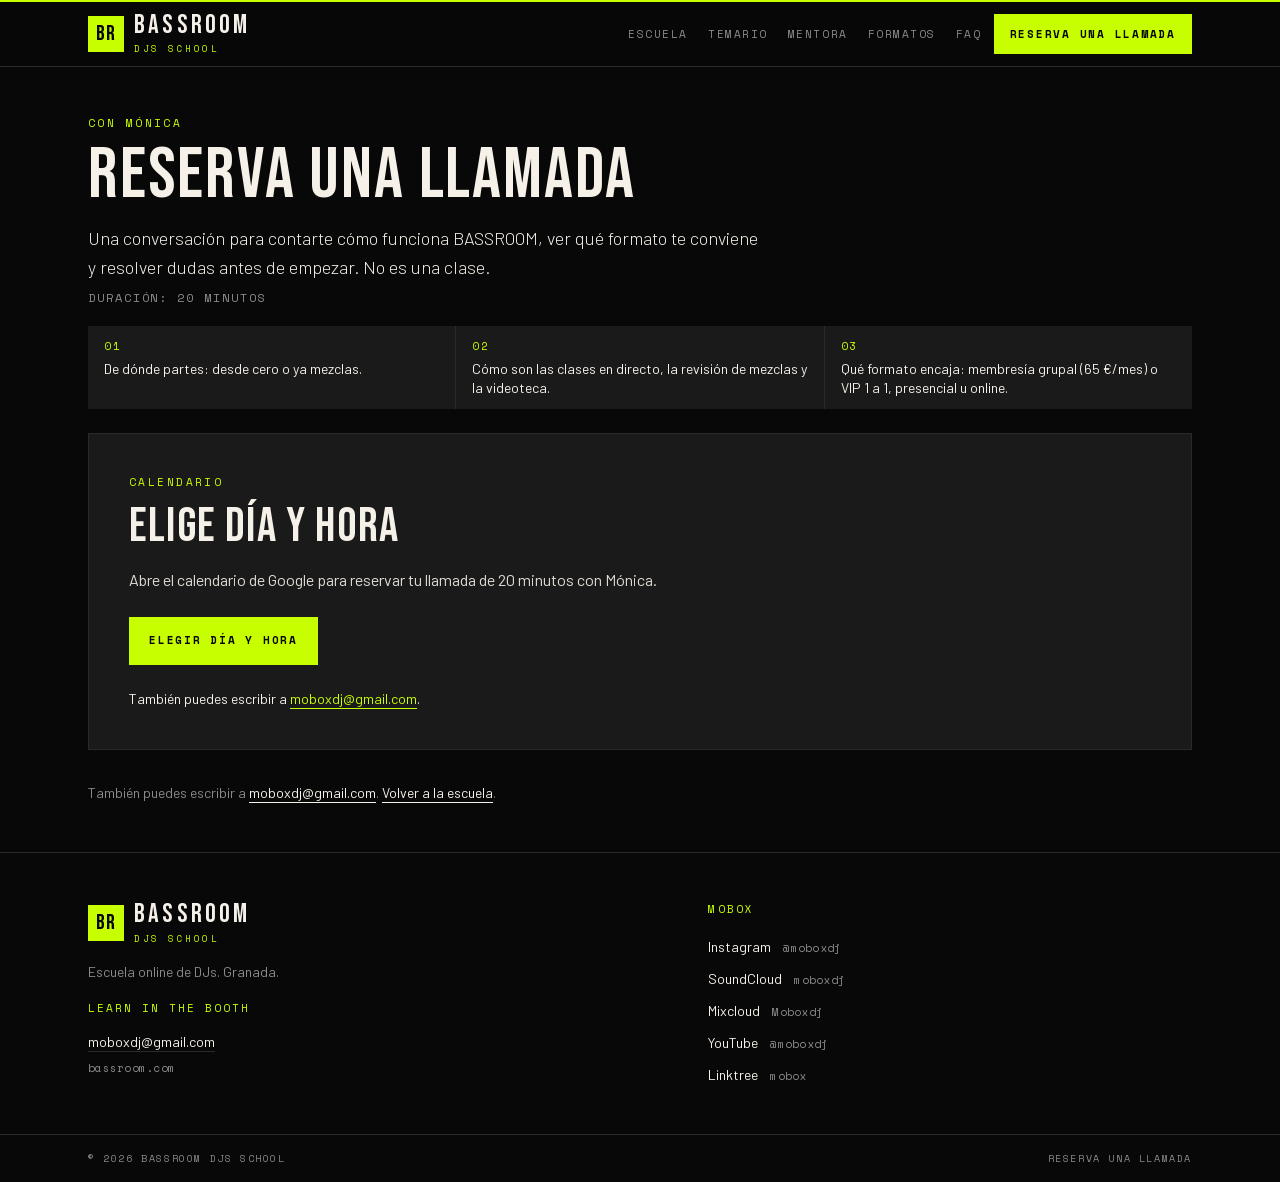
==== commit 5e3e86a1: "Hero: new mixer sketch; reservar: Google Calendar booking CTA Replace hero-manos-mezcla with letterb" ====
--- a/reservar/index.html
+++ b/reservar/index.html
@@ -1 +1 @@
-<!DOCTYPE html><html lang="es" class="bebas_neue_f0c7163d-module__L1dYPG__variable barlow_7b1bc759-module__450VKW__variable space_mono_ace3f379-module__dZ6fcW__variable h-full"><head><meta charSet="utf-8"/><meta name="viewport" content="width=device-width, initial-scale=1"/><link rel="preload" href="/assets/fonts/235a0ef330592118-s.p.3lst16ddmao46.woff2" as="font" crossorigin="" type="font/woff2"/><link rel="preload" href="/assets/fonts/6c98c9fb873995d2-s.p.14sz-5zsn4k6e.woff2" as="font" crossorigin="" type="font/woff2"/><link rel="preload" href="/assets/fonts/8d05cfa5faa8406c-s.p.2p-978ij53_v6.woff2" as="font" crossorigin="" type="font/woff2"/><link rel="preload" href="/assets/fonts/c6e2684784a55443-s.p.2w-eao_k5pziq.woff2" as="font" crossorigin="" type="font/woff2"/><link rel="preload" href="/assets/fonts/dc0d9adbac686440-s.p.3-4lwpipb4a4k.woff2" as="font" crossorigin="" type="font/woff2"/><link rel="preload" href="/assets/fonts/fabcf92ba1ccea36-s.p.3jvga4rcv46fc.woff2" as="font" crossorigin="" type="font/woff2"/><link rel="stylesheet" href="/assets/site.css" data-precedence="next"/><meta name="theme-color" content="#080808"/><meta name="color-scheme" content="dark"/><title>Reserva una llamada | BASSROOM DJs School</title><meta name="description" content="Habla con Mónica, de BASSROOM DJs School. La llamada sirve para contarte cómo funciona la escuela, ver si te encaja el grupo o el VIP y resolver dudas. No es una clase."/><meta name="application-name" content="BASSROOM DJs School"/><meta name="author" content="Mobox (Mónica Solís Ruiz)"/><meta name="keywords" content="escuela de DJ,clases de DJ online,BASSROOM,Mobox,Mónica Solís Ruiz,Rekordbox,mezcla,Granada"/><meta name="creator" content="Mobox (Mónica Solís Ruiz)"/><meta name="robots" content="index, follow"/><link rel="canonical" href="https://bassroomdjschool.com/reservar"/><meta property="og:title" content="Reserva una llamada | BASSROOM DJs School"/><meta property="og:description" content="Habla con Mónica, de BASSROOM DJs School. La llamada sirve para contarte cómo funciona la escuela, ver si te encaja el grupo o el VIP y resolver dudas. No es una clase."/><meta property="og:url" content="https://bassroomdjschool.com/reservar"/><meta property="og:locale" content="es_ES"/><meta property="og:image" content="https://bassroomdjschool.com/reservar/opengraph-image?8277bbb601c9f551"/><meta property="og:image:type" content="image/png"/><meta property="og:image:width" content="1200"/><meta property="og:image:height" content="630"/><meta property="og:image:alt" content="Reserva una llamada con Mónica, BASSROOM DJs School"/><meta property="og:type" content="website"/><meta name="twitter:card" content="summary_large_image"/><meta name="twitter:title" content="Reserva una llamada | BASSROOM DJs School"/><meta name="twitter:description" content="Habla con Mónica, de BASSROOM DJs School. La llamada sirve para contarte cómo funciona la escuela, ver si te encaja el grupo o el VIP y resolver dudas. No es una clase."/><meta name="twitter:image" content="https://bassroomdjschool.com/reservar/opengraph-image?8277bbb601c9f551"/><meta name="twitter:image:alt" content="Reserva una llamada con Mónica, BASSROOM DJs School"/><meta name="twitter:image:type" content="image/png"/><meta name="twitter:image:width" content="1200"/><meta name="twitter:image:height" content="630"/><link rel="icon" href="/icon.png" type="image/png" sizes="32x32"/></head><body class="flex min-h-full flex-col overflow-x-clip bg-void font-sans text-paper antialiased"><a class="skip-link" href="#contenido">Saltar al contenido</a><script type="application/ld+json">{"@context":"https://schema.org","@type":"EducationalOrganization","name":"BASSROOM DJs School","url":"https://bassroomdjschool.com","email":"moboxdj@gmail.com","description":"Escuela online de DJs de Mobox (Mónica Solís Ruiz), en Granada. Clases en directo, revisión de tus mezclas y videoteca. Membresía grupal 65 €/mes o VIP 1 a 1, presencial u online. Reserva una llamada.","inLanguage":"es","address":{"@type":"PostalAddress","addressLocality":"Granada","addressCountry":"ES"},"founder":{"@type":"Person","name":"Mónica Solís Ruiz","alternateName":"Mobox","jobTitle":"DJ y docente","homeLocation":"Granada, España","sameAs":["https://www.instagram.com/moboxdj/","https://soundcloud.com/moboxdj","https://www.mixcloud.com/Moboxdj/","https://www.youtube.com/@moboxdj","https://linktr.ee/mobox"]},"hasOfferCatalog":{"@type":"OfferCatalog","name":"Formatos de BASSROOM","itemListElement":[{"@type":"Offer","name":"Membresía grupal","price":"65","priceCurrency":"EUR","description":"Clases en grupo reducido, online, con membresía mensual. 65 € al mes.","url":"https://bassroomdjschool.com/reservar"},{"@type":"Offer","name":"VIP quincenal","price":"130","priceCurrency":"EUR","description":"Una sesión 1 a 1 cada dos semanas. 130 € al mes.","url":"https://bassroomdjschool.com/reservar"},{"@type":"Offer","name":"VIP mensual","price":"230","priceCurrency":"EUR","description":"Una sesión 1 a 1 cada semana. 230 € al mes.","url":"https://bassroomdjschool.com/reservar"}]}}</script><header class="sticky top-0 z-40 border-b border-line bg-void/95 backdrop-blur-md"><div class="h-0.5 bg-acid" aria-hidden="true"></div><div class="mx-auto flex h-16 max-w-6xl items-center gap-3 px-4 sm:px-6"><a class="mr-auto rounded-none focus-visible:outline-2 focus-visible:outline-offset-4 focus-visible:outline-acid" href="/"><span class="inline-flex items-center gap-2.5"><span aria-hidden="true" class="grid size-9 shrink-0 place-items-center bg-acid font-display text-[1.35rem] leading-none tracking-wide text-void">BR</span><span class="flex min-w-0 flex-col"><span class="font-display text-[1.65rem] leading-none tracking-[0.12em] text-paper">BASSROOM</span><span class="mt-1 font-mono text-[9px] uppercase tracking-[0.28em] text-acid">DJs School</span></span></span><span class="sr-only">, inicio</span></a><nav aria-label="Secciones" class="hidden items-center gap-5 lg:flex"><a class="font-mono text-[11px] uppercase tracking-[0.14em] text-mix hover:text-paper" href="/#escuela">Escuela</a><a class="font-mono text-[11px] uppercase tracking-[0.14em] text-mix hover:text-paper" href="/#temario">Temario</a><a class="font-mono text-[11px] uppercase tracking-[0.14em] text-mix hover:text-paper" href="/#mentora">Mentora</a><a class="font-mono text-[11px] uppercase tracking-[0.14em] text-mix hover:text-paper" href="/#formatos">Formatos</a><a class="font-mono text-[11px] uppercase tracking-[0.14em] text-mix hover:text-paper" href="/#faq">FAQ</a></nav><a data-slot="button" class="inline-flex items-center justify-center gap-2 whitespace-nowrap font-mono text-[11px] font-bold uppercase tracking-[0.16em] transition-colors focus-visible:outline-2 focus-visible:outline-offset-2 disabled:pointer-events-none disabled:opacity-50 bg-acid text-void hover:bg-paper focus-visible:outline-paper h-10 px-4 shrink-0" href="/reservar"><span class="sm:hidden">Reservar</span><span class="hidden sm:inline">Reserva una llamada</span></a></div></header><main id="contenido" class="flex-1"><div class="mx-auto max-w-6xl px-4 py-6 sm:px-6 sm:py-12"><p class="font-mono text-[11px] uppercase tracking-[0.22em] text-acid">Con Mónica</p><h1 class="mt-2 max-w-3xl font-display text-5xl tracking-wide text-paper sm:text-7xl">Reserva una llamada</h1><p class="mt-3 max-w-2xl text-base font-light leading-relaxed text-paper sm:text-lg">Una conversación para contarte cómo funciona BASSROOM, ver qué formato te conviene y resolver dudas antes de empezar. No es una clase.</p><p class="mt-2 font-mono text-xs uppercase tracking-[0.16em] text-mix">Duración: 20 minutos</p><ol class="mt-5 grid gap-px bg-line sm:grid-cols-3"><li class="bg-booth px-4 py-3"><p class="font-mono text-[11px] tracking-[0.16em] text-acid">01</p><p class="mt-1 text-sm leading-snug text-paper">De dónde partes: desde cero o ya mezclas.</p></li><li class="bg-booth px-4 py-3"><p class="font-mono text-[11px] tracking-[0.16em] text-acid">02</p><p class="mt-1 text-sm leading-snug text-paper">Cómo son las clases en directo, la revisión de mezclas y la videoteca.</p></li><li class="bg-booth px-4 py-3"><p class="font-mono text-[11px] tracking-[0.16em] text-acid">03</p><p class="mt-1 text-sm leading-snug text-paper">Qué formato encaja: membresía grupal (65 €/mes) o VIP 1 a 1, presencial u online.</p></li></ol><div class="mt-6"><div id="calendario" role="region" aria-labelledby="scheduler-placeholder-title" data-scheduler-placeholder="true" class="flex min-h-[420px] flex-col items-start justify-center border-2 border-dashed border-acid bg-booth px-6 py-10 sm:px-10"><p class="font-mono text-[11px] uppercase tracking-[0.22em] text-acid">Calendario · pendiente</p><h2 id="scheduler-placeholder-title" class="mt-3 font-display text-4xl tracking-wide text-paper sm:text-5xl">Aquí irá el calendario</h2><p class="mt-4 max-w-xl text-base leading-relaxed text-paper/90">El sistema para elegir día y hora todavía no está conectado. No hay formulario: esta página no reserva una cita por sí sola.</p><p class="mt-4 max-w-xl font-mono text-xs leading-relaxed tracking-wide text-mix">TODO: cuando se elija proveedor, cambia <span class="text-acid">provider</span> en <span class="text-paper">lib/scheduler.ts</span> (Calendly, Cal.com o un iframe). El componente SchedulerEmbed hace el resto.</p><p class="mt-6 text-sm text-paper">Mientras tanto puedes escribir a <a class="text-acid underline underline-offset-4" href="mailto:moboxdj@gmail.com">moboxdj@gmail.com</a>.</p></div></div><p class="mt-8 text-sm leading-relaxed text-mix">También puedes escribir a <a class="text-paper underline underline-offset-4 hover:text-acid" href="mailto:moboxdj@gmail.com">moboxdj@gmail.com</a>. <a class="text-paper underline underline-offset-4 hover:text-acid" href="/">Volver a la escuela</a>.</p></div></main><footer class="border-t border-line bg-void"><div class="mx-auto grid max-w-6xl gap-10 px-4 py-12 sm:px-6 md:grid-cols-[1.2fr_1fr]"><div><span class="inline-flex items-center gap-2.5"><span aria-hidden="true" class="grid size-9 shrink-0 place-items-center bg-acid font-display text-[1.35rem] leading-none tracking-wide text-void">BR</span><span class="flex min-w-0 flex-col"><span class="font-display text-[1.65rem] leading-none tracking-[0.12em] text-paper">BASSROOM</span><span class="mt-1 font-mono text-[9px] uppercase tracking-[0.28em] text-acid">DJs School</span></span></span><p class="mt-4 max-w-sm text-sm leading-relaxed text-mix">Escuela online de DJs. Granada.</p><p class="mt-4 font-mono text-[11px] uppercase tracking-[0.18em] text-acid">Learn in the booth</p><p class="mt-4 text-sm"><a class="text-paper underline decoration-line underline-offset-4 hover:text-acid" href="mailto:moboxdj@gmail.com">moboxdj@gmail.com</a></p><p class="mt-2 font-mono text-[11px] tracking-wide text-mix">bassroom.com</p></div><div><p class="font-mono text-[11px] uppercase tracking-[0.2em] text-acid">Mobox</p><ul class="mt-4 grid gap-2"><li><a href="https://www.instagram.com/moboxdj/" target="_blank" rel="noopener noreferrer me" class="inline-flex flex-wrap items-baseline gap-x-3 text-sm text-paper hover:text-acid"><span>Instagram</span><span class="font-mono text-[11px] tracking-wide text-mix">@moboxdj</span><span class="sr-only"> (se abre en una pestaña nueva)</span></a></li><li><a href="https://soundcloud.com/moboxdj" target="_blank" rel="noopener noreferrer me" class="inline-flex flex-wrap items-baseline gap-x-3 text-sm text-paper hover:text-acid"><span>SoundCloud</span><span class="font-mono text-[11px] tracking-wide text-mix">moboxdj</span><span class="sr-only"> (se abre en una pestaña nueva)</span></a></li><li><a href="https://www.mixcloud.com/Moboxdj/" target="_blank" rel="noopener noreferrer me" class="inline-flex flex-wrap items-baseline gap-x-3 text-sm text-paper hover:text-acid"><span>Mixcloud</span><span class="font-mono text-[11px] tracking-wide text-mix">Moboxdj</span><span class="sr-only"> (se abre en una pestaña nueva)</span></a></li><li><a href="https://www.youtube.com/@moboxdj" target="_blank" rel="noopener noreferrer me" class="inline-flex flex-wrap items-baseline gap-x-3 text-sm text-paper hover:text-acid"><span>YouTube</span><span class="font-mono text-[11px] tracking-wide text-mix">@moboxdj</span><span class="sr-only"> (se abre en una pestaña nueva)</span></a></li><li><a href="https://linktr.ee/mobox" target="_blank" rel="noopener noreferrer me" class="inline-flex flex-wrap items-baseline gap-x-3 text-sm text-paper hover:text-acid"><span>Linktree</span><span class="font-mono text-[11px] tracking-wide text-mix">mobox</span><span class="sr-only"> (se abre en una pestaña nueva)</span></a></li></ul></div></div><div class="border-t border-line"><div class="mx-auto flex max-w-6xl flex-col gap-2 px-4 py-4 font-mono text-[10px] uppercase tracking-[0.16em] text-mix sm:flex-row sm:items-center sm:justify-between sm:px-6"><p>© 2026 BASSROOM DJs School</p><p><a class="hover:text-paper" href="/reservar">Reserva una llamada</a></p></div></div></footer></body></html>+<!DOCTYPE html><html lang="es" class="bebas_neue_f0c7163d-module__L1dYPG__variable barlow_7b1bc759-module__450VKW__variable space_mono_ace3f379-module__dZ6fcW__variable h-full"><head><meta charSet="utf-8"/><meta name="viewport" content="width=device-width, initial-scale=1"/><link rel="preload" href="/assets/fonts/235a0ef330592118-s.p.3lst16ddmao46.woff2" as="font" crossorigin="" type="font/woff2"/><link rel="preload" href="/assets/fonts/6c98c9fb873995d2-s.p.14sz-5zsn4k6e.woff2" as="font" crossorigin="" type="font/woff2"/><link rel="preload" href="/assets/fonts/8d05cfa5faa8406c-s.p.2p-978ij53_v6.woff2" as="font" crossorigin="" type="font/woff2"/><link rel="preload" href="/assets/fonts/c6e2684784a55443-s.p.2w-eao_k5pziq.woff2" as="font" crossorigin="" type="font/woff2"/><link rel="preload" href="/assets/fonts/dc0d9adbac686440-s.p.3-4lwpipb4a4k.woff2" as="font" crossorigin="" type="font/woff2"/><link rel="preload" href="/assets/fonts/fabcf92ba1ccea36-s.p.3jvga4rcv46fc.woff2" as="font" crossorigin="" type="font/woff2"/><link rel="stylesheet" href="/assets/site.css" data-precedence="next"/><meta name="theme-color" content="#080808"/><meta name="color-scheme" content="dark"/><title>Reserva una llamada | BASSROOM DJs School</title><meta name="description" content="Habla con Mónica, de BASSROOM DJs School. La llamada sirve para contarte cómo funciona la escuela, ver si te encaja el grupo o el VIP y resolver dudas. No es una clase."/><meta name="application-name" content="BASSROOM DJs School"/><meta name="author" content="Mobox (Mónica Solís Ruiz)"/><meta name="keywords" content="escuela de DJ,clases de DJ online,BASSROOM,Mobox,Mónica Solís Ruiz,Rekordbox,mezcla,Granada"/><meta name="creator" content="Mobox (Mónica Solís Ruiz)"/><meta name="robots" content="index, follow"/><link rel="canonical" href="https://bassroomdjschool.com/reservar"/><meta property="og:title" content="Reserva una llamada | BASSROOM DJs School"/><meta property="og:description" content="Habla con Mónica, de BASSROOM DJs School. La llamada sirve para contarte cómo funciona la escuela, ver si te encaja el grupo o el VIP y resolver dudas. No es una clase."/><meta property="og:url" content="https://bassroomdjschool.com/reservar"/><meta property="og:locale" content="es_ES"/><meta property="og:image" content="https://bassroomdjschool.com/reservar/opengraph-image?8277bbb601c9f551"/><meta property="og:image:type" content="image/png"/><meta property="og:image:width" content="1200"/><meta property="og:image:height" content="630"/><meta property="og:image:alt" content="Reserva una llamada con Mónica, BASSROOM DJs School"/><meta property="og:type" content="website"/><meta name="twitter:card" content="summary_large_image"/><meta name="twitter:title" content="Reserva una llamada | BASSROOM DJs School"/><meta name="twitter:description" content="Habla con Mónica, de BASSROOM DJs School. La llamada sirve para contarte cómo funciona la escuela, ver si te encaja el grupo o el VIP y resolver dudas. No es una clase."/><meta name="twitter:image" content="https://bassroomdjschool.com/reservar/opengraph-image?8277bbb601c9f551"/><meta name="twitter:image:alt" content="Reserva una llamada con Mónica, BASSROOM DJs School"/><meta name="twitter:image:type" content="image/png"/><meta name="twitter:image:width" content="1200"/><meta name="twitter:image:height" content="630"/><link rel="icon" href="/icon.png" type="image/png" sizes="32x32"/></head><body class="flex min-h-full flex-col overflow-x-clip bg-void font-sans text-paper antialiased"><a class="skip-link" href="#contenido">Saltar al contenido</a><script type="application/ld+json">{"@context":"https://schema.org","@type":"EducationalOrganization","name":"BASSROOM DJs School","url":"https://bassroomdjschool.com","email":"moboxdj@gmail.com","description":"Escuela online de DJs de Mobox (Mónica Solís Ruiz), en Granada. Clases en directo, revisión de tus mezclas y videoteca. Membresía grupal 65 €/mes o VIP 1 a 1, presencial u online. Reserva una llamada.","inLanguage":"es","address":{"@type":"PostalAddress","addressLocality":"Granada","addressCountry":"ES"},"founder":{"@type":"Person","name":"Mónica Solís Ruiz","alternateName":"Mobox","jobTitle":"DJ y docente","homeLocation":"Granada, España","sameAs":["https://www.instagram.com/moboxdj/","https://soundcloud.com/moboxdj","https://www.mixcloud.com/Moboxdj/","https://www.youtube.com/@moboxdj","https://linktr.ee/mobox"]},"hasOfferCatalog":{"@type":"OfferCatalog","name":"Formatos de BASSROOM","itemListElement":[{"@type":"Offer","name":"Membresía grupal","price":"65","priceCurrency":"EUR","description":"Clases en grupo reducido, online, con membresía mensual. 65 € al mes.","url":"https://bassroomdjschool.com/reservar"},{"@type":"Offer","name":"VIP quincenal","price":"130","priceCurrency":"EUR","description":"Una sesión 1 a 1 cada dos semanas. 130 € al mes.","url":"https://bassroomdjschool.com/reservar"},{"@type":"Offer","name":"VIP mensual","price":"230","priceCurrency":"EUR","description":"Una sesión 1 a 1 cada semana. 230 € al mes.","url":"https://bassroomdjschool.com/reservar"}]}}</script><header class="sticky top-0 z-40 border-b border-line bg-void/95 backdrop-blur-md"><div class="h-0.5 bg-acid" aria-hidden="true"></div><div class="mx-auto flex h-16 max-w-6xl items-center gap-3 px-4 sm:px-6"><a class="mr-auto rounded-none focus-visible:outline-2 focus-visible:outline-offset-4 focus-visible:outline-acid" href="/"><span class="inline-flex items-center gap-2.5"><span aria-hidden="true" class="grid size-9 shrink-0 place-items-center bg-acid font-display text-[1.35rem] leading-none tracking-wide text-void">BR</span><span class="flex min-w-0 flex-col"><span class="font-display text-[1.65rem] leading-none tracking-[0.12em] text-paper">BASSROOM</span><span class="mt-1 font-mono text-[9px] uppercase tracking-[0.28em] text-acid">DJs School</span></span></span><span class="sr-only">, inicio</span></a><nav aria-label="Secciones" class="hidden items-center gap-5 lg:flex"><a class="font-mono text-[11px] uppercase tracking-[0.14em] text-mix hover:text-paper" href="/#escuela">Escuela</a><a class="font-mono text-[11px] uppercase tracking-[0.14em] text-mix hover:text-paper" href="/#temario">Temario</a><a class="font-mono text-[11px] uppercase tracking-[0.14em] text-mix hover:text-paper" href="/#mentora">Mentora</a><a class="font-mono text-[11px] uppercase tracking-[0.14em] text-mix hover:text-paper" href="/#formatos">Formatos</a><a class="font-mono text-[11px] uppercase tracking-[0.14em] text-mix hover:text-paper" href="/#faq">FAQ</a></nav><a data-slot="button" class="inline-flex items-center justify-center gap-2 whitespace-nowrap font-mono text-[11px] font-bold uppercase tracking-[0.16em] transition-colors focus-visible:outline-2 focus-visible:outline-offset-2 disabled:pointer-events-none disabled:opacity-50 bg-acid text-void hover:bg-paper focus-visible:outline-paper h-10 px-4 shrink-0" href="/reservar"><span class="sm:hidden">Reservar</span><span class="hidden sm:inline">Reserva una llamada</span></a></div></header><main id="contenido" class="flex-1"><div class="mx-auto max-w-6xl px-4 py-6 sm:px-6 sm:py-12"><p class="font-mono text-[11px] uppercase tracking-[0.22em] text-acid">Con Mónica</p><h1 class="mt-2 max-w-3xl font-display text-5xl tracking-wide text-paper sm:text-7xl">Reserva una llamada</h1><p class="mt-3 max-w-2xl text-base font-light leading-relaxed text-paper sm:text-lg">Una conversación para contarte cómo funciona BASSROOM, ver qué formato te conviene y resolver dudas antes de empezar. No es una clase.</p><p class="mt-2 font-mono text-xs uppercase tracking-[0.16em] text-mix">Duración: 20 minutos</p><ol class="mt-5 grid gap-px bg-line sm:grid-cols-3"><li class="bg-booth px-4 py-3"><p class="font-mono text-[11px] tracking-[0.16em] text-acid">01</p><p class="mt-1 text-sm leading-snug text-paper">De dónde partes: desde cero o ya mezclas.</p></li><li class="bg-booth px-4 py-3"><p class="font-mono text-[11px] tracking-[0.16em] text-acid">02</p><p class="mt-1 text-sm leading-snug text-paper">Cómo son las clases en directo, la revisión de mezclas y la videoteca.</p></li><li class="bg-booth px-4 py-3"><p class="font-mono text-[11px] tracking-[0.16em] text-acid">03</p><p class="mt-1 text-sm leading-snug text-paper">Qué formato encaja: membresía grupal (65 €/mes) o VIP 1 a 1, presencial u online.</p></li></ol><div class="mt-6"><div id="calendario" role="region" aria-labelledby="scheduler-title" class="flex min-h-[280px] flex-col items-start justify-center border border-line bg-booth px-6 py-10 sm:px-10"><p class="font-mono text-[11px] uppercase tracking-[0.22em] text-acid">Calendario</p><h2 id="scheduler-title" class="mt-3 font-display text-4xl tracking-wide text-paper sm:text-5xl">Elige día y hora</h2><p class="mt-4 max-w-xl text-base leading-relaxed text-paper/90">Abre el calendario de Google para reservar tu llamada de 20 minutos con Mónica.</p><a data-slot="button" class="mt-6 inline-flex items-center justify-center gap-2 whitespace-nowrap font-mono text-[11px] font-bold uppercase tracking-[0.16em] transition-colors focus-visible:outline-2 focus-visible:outline-offset-2 disabled:pointer-events-none disabled:opacity-50 bg-acid text-void hover:bg-paper focus-visible:outline-paper h-12 px-5" href="https://calendar.app.google/jAWiXbuMA2pQXPar5">Elegir día y hora</a><p class="mt-6 text-sm text-paper">También puedes escribir a <a class="text-acid underline underline-offset-4" href="mailto:moboxdj@gmail.com">moboxdj@gmail.com</a>.</p></div></div><p class="mt-8 text-sm leading-relaxed text-mix">También puedes escribir a <a class="text-paper underline underline-offset-4 hover:text-acid" href="mailto:moboxdj@gmail.com">moboxdj@gmail.com</a>. <a class="text-paper underline underline-offset-4 hover:text-acid" href="/">Volver a la escuela</a>.</p></div></main><footer class="border-t border-line bg-void"><div class="mx-auto grid max-w-6xl gap-10 px-4 py-12 sm:px-6 md:grid-cols-[1.2fr_1fr]"><div><span class="inline-flex items-center gap-2.5"><span aria-hidden="true" class="grid size-9 shrink-0 place-items-center bg-acid font-display text-[1.35rem] leading-none tracking-wide text-void">BR</span><span class="flex min-w-0 flex-col"><span class="font-display text-[1.65rem] leading-none tracking-[0.12em] text-paper">BASSROOM</span><span class="mt-1 font-mono text-[9px] uppercase tracking-[0.28em] text-acid">DJs School</span></span></span><p class="mt-4 max-w-sm text-sm leading-relaxed text-mix">Escuela online de DJs. Granada.</p><p class="mt-4 font-mono text-[11px] uppercase tracking-[0.18em] text-acid">Learn in the booth</p><p class="mt-4 text-sm"><a class="text-paper underline decoration-line underline-offset-4 hover:text-acid" href="mailto:moboxdj@gmail.com">moboxdj@gmail.com</a></p><p class="mt-2 font-mono text-[11px] tracking-wide text-mix">bassroom.com</p></div><div><p class="font-mono text-[11px] uppercase tracking-[0.2em] text-acid">Mobox</p><ul class="mt-4 grid gap-2"><li><a href="https://www.instagram.com/moboxdj/" target="_blank" rel="noopener noreferrer me" class="inline-flex flex-wrap items-baseline gap-x-3 text-sm text-paper hover:text-acid"><span>Instagram</span><span class="font-mono text-[11px] tracking-wide text-mix">@moboxdj</span><span class="sr-only"> (se abre en una pestaña nueva)</span></a></li><li><a href="https://soundcloud.com/moboxdj" target="_blank" rel="noopener noreferrer me" class="inline-flex flex-wrap items-baseline gap-x-3 text-sm text-paper hover:text-acid"><span>SoundCloud</span><span class="font-mono text-[11px] tracking-wide text-mix">moboxdj</span><span class="sr-only"> (se abre en una pestaña nueva)</span></a></li><li><a href="https://www.mixcloud.com/Moboxdj/" target="_blank" rel="noopener noreferrer me" class="inline-flex flex-wrap items-baseline gap-x-3 text-sm text-paper hover:text-acid"><span>Mixcloud</span><span class="font-mono text-[11px] tracking-wide text-mix">Moboxdj</span><span class="sr-only"> (se abre en una pestaña nueva)</span></a></li><li><a href="https://www.youtube.com/@moboxdj" target="_blank" rel="noopener noreferrer me" class="inline-flex flex-wrap items-baseline gap-x-3 text-sm text-paper hover:text-acid"><span>YouTube</span><span class="font-mono text-[11px] tracking-wide text-mix">@moboxdj</span><span class="sr-only"> (se abre en una pestaña nueva)</span></a></li><li><a href="https://linktr.ee/mobox" target="_blank" rel="noopener noreferrer me" class="inline-flex flex-wrap items-baseline gap-x-3 text-sm text-paper hover:text-acid"><span>Linktree</span><span class="font-mono text-[11px] tracking-wide text-mix">mobox</span><span class="sr-only"> (se abre en una pestaña nueva)</span></a></li></ul></div></div><div class="border-t border-line"><div class="mx-auto flex max-w-6xl flex-col gap-2 px-4 py-4 font-mono text-[10px] uppercase tracking-[0.16em] text-mix sm:flex-row sm:items-center sm:justify-between sm:px-6"><p>© 2026 BASSROOM DJs School</p><p><a class="hover:text-paper" href="/reservar">Reserva una llamada</a></p></div></div></footer></body></html>
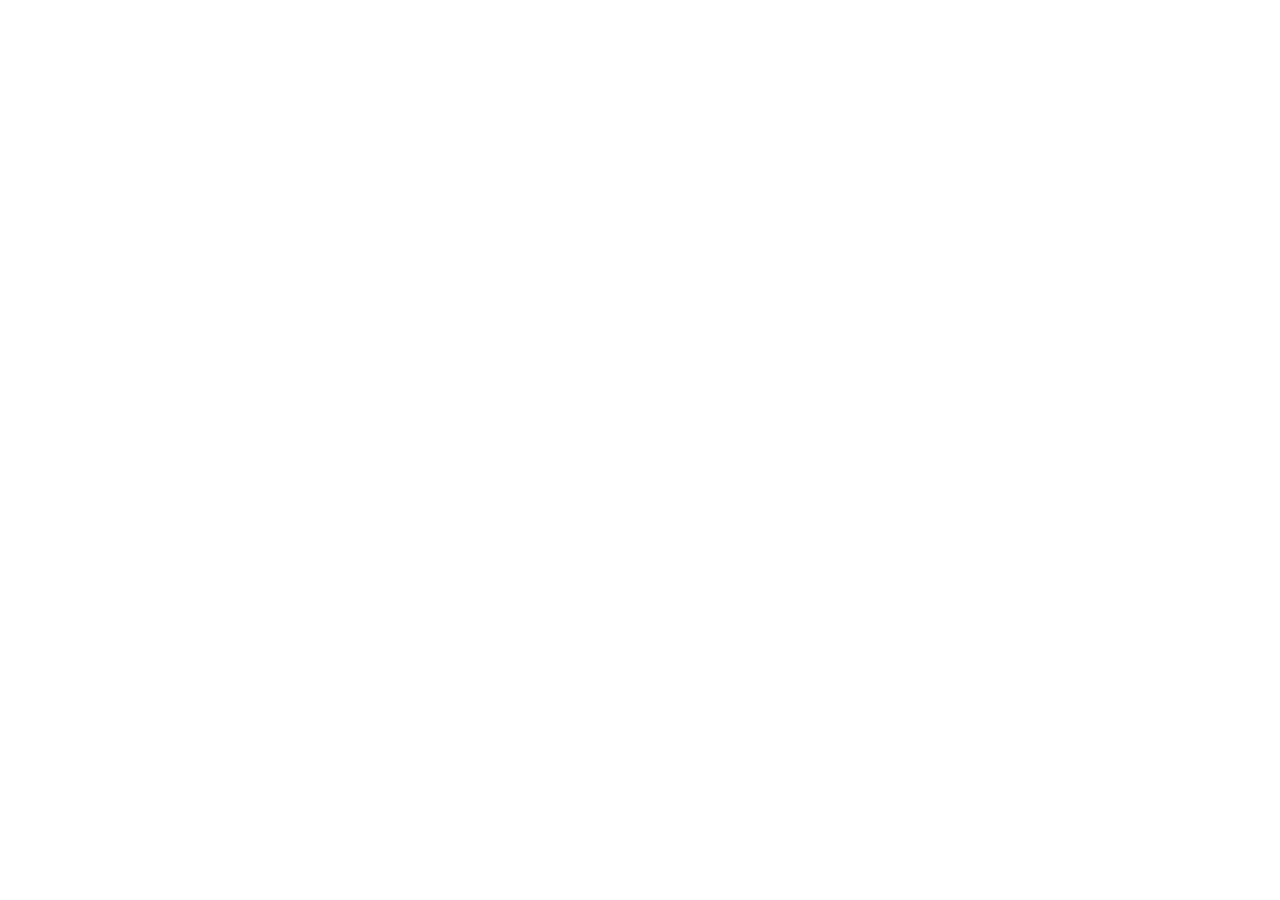
==== commit 573f32b1: "Hero: mixer-only sketch (no hands); CTAs go straight to Google Calendar; /reservar redirects" ====
--- a/reservar/index.html
+++ b/reservar/index.html
@@ -1 +1 @@
-<!DOCTYPE html><html lang="es" class="bebas_neue_f0c7163d-module__L1dYPG__variable barlow_7b1bc759-module__450VKW__variable space_mono_ace3f379-module__dZ6fcW__variable h-full"><head><meta charSet="utf-8"/><meta name="viewport" content="width=device-width, initial-scale=1"/><link rel="preload" href="/assets/fonts/235a0ef330592118-s.p.3lst16ddmao46.woff2" as="font" crossorigin="" type="font/woff2"/><link rel="preload" href="/assets/fonts/6c98c9fb873995d2-s.p.14sz-5zsn4k6e.woff2" as="font" crossorigin="" type="font/woff2"/><link rel="preload" href="/assets/fonts/8d05cfa5faa8406c-s.p.2p-978ij53_v6.woff2" as="font" crossorigin="" type="font/woff2"/><link rel="preload" href="/assets/fonts/c6e2684784a55443-s.p.2w-eao_k5pziq.woff2" as="font" crossorigin="" type="font/woff2"/><link rel="preload" href="/assets/fonts/dc0d9adbac686440-s.p.3-4lwpipb4a4k.woff2" as="font" crossorigin="" type="font/woff2"/><link rel="preload" href="/assets/fonts/fabcf92ba1ccea36-s.p.3jvga4rcv46fc.woff2" as="font" crossorigin="" type="font/woff2"/><link rel="stylesheet" href="/assets/site.css" data-precedence="next"/><meta name="theme-color" content="#080808"/><meta name="color-scheme" content="dark"/><title>Reserva una llamada | BASSROOM DJs School</title><meta name="description" content="Habla con Mónica, de BASSROOM DJs School. La llamada sirve para contarte cómo funciona la escuela, ver si te encaja el grupo o el VIP y resolver dudas. No es una clase."/><meta name="application-name" content="BASSROOM DJs School"/><meta name="author" content="Mobox (Mónica Solís Ruiz)"/><meta name="keywords" content="escuela de DJ,clases de DJ online,BASSROOM,Mobox,Mónica Solís Ruiz,Rekordbox,mezcla,Granada"/><meta name="creator" content="Mobox (Mónica Solís Ruiz)"/><meta name="robots" content="index, follow"/><link rel="canonical" href="https://bassroomdjschool.com/reservar"/><meta property="og:title" content="Reserva una llamada | BASSROOM DJs School"/><meta property="og:description" content="Habla con Mónica, de BASSROOM DJs School. La llamada sirve para contarte cómo funciona la escuela, ver si te encaja el grupo o el VIP y resolver dudas. No es una clase."/><meta property="og:url" content="https://bassroomdjschool.com/reservar"/><meta property="og:locale" content="es_ES"/><meta property="og:image" content="https://bassroomdjschool.com/reservar/opengraph-image?8277bbb601c9f551"/><meta property="og:image:type" content="image/png"/><meta property="og:image:width" content="1200"/><meta property="og:image:height" content="630"/><meta property="og:image:alt" content="Reserva una llamada con Mónica, BASSROOM DJs School"/><meta property="og:type" content="website"/><meta name="twitter:card" content="summary_large_image"/><meta name="twitter:title" content="Reserva una llamada | BASSROOM DJs School"/><meta name="twitter:description" content="Habla con Mónica, de BASSROOM DJs School. La llamada sirve para contarte cómo funciona la escuela, ver si te encaja el grupo o el VIP y resolver dudas. No es una clase."/><meta name="twitter:image" content="https://bassroomdjschool.com/reservar/opengraph-image?8277bbb601c9f551"/><meta name="twitter:image:alt" content="Reserva una llamada con Mónica, BASSROOM DJs School"/><meta name="twitter:image:type" content="image/png"/><meta name="twitter:image:width" content="1200"/><meta name="twitter:image:height" content="630"/><link rel="icon" href="/icon.png" type="image/png" sizes="32x32"/></head><body class="flex min-h-full flex-col overflow-x-clip bg-void font-sans text-paper antialiased"><a class="skip-link" href="#contenido">Saltar al contenido</a><script type="application/ld+json">{"@context":"https://schema.org","@type":"EducationalOrganization","name":"BASSROOM DJs School","url":"https://bassroomdjschool.com","email":"moboxdj@gmail.com","description":"Escuela online de DJs de Mobox (Mónica Solís Ruiz), en Granada. Clases en directo, revisión de tus mezclas y videoteca. Membresía grupal 65 €/mes o VIP 1 a 1, presencial u online. Reserva una llamada.","inLanguage":"es","address":{"@type":"PostalAddress","addressLocality":"Granada","addressCountry":"ES"},"founder":{"@type":"Person","name":"Mónica Solís Ruiz","alternateName":"Mobox","jobTitle":"DJ y docente","homeLocation":"Granada, España","sameAs":["https://www.instagram.com/moboxdj/","https://soundcloud.com/moboxdj","https://www.mixcloud.com/Moboxdj/","https://www.youtube.com/@moboxdj","https://linktr.ee/mobox"]},"hasOfferCatalog":{"@type":"OfferCatalog","name":"Formatos de BASSROOM","itemListElement":[{"@type":"Offer","name":"Membresía grupal","price":"65","priceCurrency":"EUR","description":"Clases en grupo reducido, online, con membresía mensual. 65 € al mes.","url":"https://bassroomdjschool.com/reservar"},{"@type":"Offer","name":"VIP quincenal","price":"130","priceCurrency":"EUR","description":"Una sesión 1 a 1 cada dos semanas. 130 € al mes.","url":"https://bassroomdjschool.com/reservar"},{"@type":"Offer","name":"VIP mensual","price":"230","priceCurrency":"EUR","description":"Una sesión 1 a 1 cada semana. 230 € al mes.","url":"https://bassroomdjschool.com/reservar"}]}}</script><header class="sticky top-0 z-40 border-b border-line bg-void/95 backdrop-blur-md"><div class="h-0.5 bg-acid" aria-hidden="true"></div><div class="mx-auto flex h-16 max-w-6xl items-center gap-3 px-4 sm:px-6"><a class="mr-auto rounded-none focus-visible:outline-2 focus-visible:outline-offset-4 focus-visible:outline-acid" href="/"><span class="inline-flex items-center gap-2.5"><span aria-hidden="true" class="grid size-9 shrink-0 place-items-center bg-acid font-display text-[1.35rem] leading-none tracking-wide text-void">BR</span><span class="flex min-w-0 flex-col"><span class="font-display text-[1.65rem] leading-none tracking-[0.12em] text-paper">BASSROOM</span><span class="mt-1 font-mono text-[9px] uppercase tracking-[0.28em] text-acid">DJs School</span></span></span><span class="sr-only">, inicio</span></a><nav aria-label="Secciones" class="hidden items-center gap-5 lg:flex"><a class="font-mono text-[11px] uppercase tracking-[0.14em] text-mix hover:text-paper" href="/#escuela">Escuela</a><a class="font-mono text-[11px] uppercase tracking-[0.14em] text-mix hover:text-paper" href="/#temario">Temario</a><a class="font-mono text-[11px] uppercase tracking-[0.14em] text-mix hover:text-paper" href="/#mentora">Mentora</a><a class="font-mono text-[11px] uppercase tracking-[0.14em] text-mix hover:text-paper" href="/#formatos">Formatos</a><a class="font-mono text-[11px] uppercase tracking-[0.14em] text-mix hover:text-paper" href="/#faq">FAQ</a></nav><a data-slot="button" class="inline-flex items-center justify-center gap-2 whitespace-nowrap font-mono text-[11px] font-bold uppercase tracking-[0.16em] transition-colors focus-visible:outline-2 focus-visible:outline-offset-2 disabled:pointer-events-none disabled:opacity-50 bg-acid text-void hover:bg-paper focus-visible:outline-paper h-10 px-4 shrink-0" href="/reservar"><span class="sm:hidden">Reservar</span><span class="hidden sm:inline">Reserva una llamada</span></a></div></header><main id="contenido" class="flex-1"><div class="mx-auto max-w-6xl px-4 py-6 sm:px-6 sm:py-12"><p class="font-mono text-[11px] uppercase tracking-[0.22em] text-acid">Con Mónica</p><h1 class="mt-2 max-w-3xl font-display text-5xl tracking-wide text-paper sm:text-7xl">Reserva una llamada</h1><p class="mt-3 max-w-2xl text-base font-light leading-relaxed text-paper sm:text-lg">Una conversación para contarte cómo funciona BASSROOM, ver qué formato te conviene y resolver dudas antes de empezar. No es una clase.</p><p class="mt-2 font-mono text-xs uppercase tracking-[0.16em] text-mix">Duración: 20 minutos</p><ol class="mt-5 grid gap-px bg-line sm:grid-cols-3"><li class="bg-booth px-4 py-3"><p class="font-mono text-[11px] tracking-[0.16em] text-acid">01</p><p class="mt-1 text-sm leading-snug text-paper">De dónde partes: desde cero o ya mezclas.</p></li><li class="bg-booth px-4 py-3"><p class="font-mono text-[11px] tracking-[0.16em] text-acid">02</p><p class="mt-1 text-sm leading-snug text-paper">Cómo son las clases en directo, la revisión de mezclas y la videoteca.</p></li><li class="bg-booth px-4 py-3"><p class="font-mono text-[11px] tracking-[0.16em] text-acid">03</p><p class="mt-1 text-sm leading-snug text-paper">Qué formato encaja: membresía grupal (65 €/mes) o VIP 1 a 1, presencial u online.</p></li></ol><div class="mt-6"><div id="calendario" role="region" aria-labelledby="scheduler-title" class="flex min-h-[280px] flex-col items-start justify-center border border-line bg-booth px-6 py-10 sm:px-10"><p class="font-mono text-[11px] uppercase tracking-[0.22em] text-acid">Calendario</p><h2 id="scheduler-title" class="mt-3 font-display text-4xl tracking-wide text-paper sm:text-5xl">Elige día y hora</h2><p class="mt-4 max-w-xl text-base leading-relaxed text-paper/90">Abre el calendario de Google para reservar tu llamada de 20 minutos con Mónica.</p><a data-slot="button" class="mt-6 inline-flex items-center justify-center gap-2 whitespace-nowrap font-mono text-[11px] font-bold uppercase tracking-[0.16em] transition-colors focus-visible:outline-2 focus-visible:outline-offset-2 disabled:pointer-events-none disabled:opacity-50 bg-acid text-void hover:bg-paper focus-visible:outline-paper h-12 px-5" href="https://calendar.app.google/jAWiXbuMA2pQXPar5">Elegir día y hora</a><p class="mt-6 text-sm text-paper">También puedes escribir a <a class="text-acid underline underline-offset-4" href="mailto:moboxdj@gmail.com">moboxdj@gmail.com</a>.</p></div></div><p class="mt-8 text-sm leading-relaxed text-mix">También puedes escribir a <a class="text-paper underline underline-offset-4 hover:text-acid" href="mailto:moboxdj@gmail.com">moboxdj@gmail.com</a>. <a class="text-paper underline underline-offset-4 hover:text-acid" href="/">Volver a la escuela</a>.</p></div></main><footer class="border-t border-line bg-void"><div class="mx-auto grid max-w-6xl gap-10 px-4 py-12 sm:px-6 md:grid-cols-[1.2fr_1fr]"><div><span class="inline-flex items-center gap-2.5"><span aria-hidden="true" class="grid size-9 shrink-0 place-items-center bg-acid font-display text-[1.35rem] leading-none tracking-wide text-void">BR</span><span class="flex min-w-0 flex-col"><span class="font-display text-[1.65rem] leading-none tracking-[0.12em] text-paper">BASSROOM</span><span class="mt-1 font-mono text-[9px] uppercase tracking-[0.28em] text-acid">DJs School</span></span></span><p class="mt-4 max-w-sm text-sm leading-relaxed text-mix">Escuela online de DJs. Granada.</p><p class="mt-4 font-mono text-[11px] uppercase tracking-[0.18em] text-acid">Learn in the booth</p><p class="mt-4 text-sm"><a class="text-paper underline decoration-line underline-offset-4 hover:text-acid" href="mailto:moboxdj@gmail.com">moboxdj@gmail.com</a></p><p class="mt-2 font-mono text-[11px] tracking-wide text-mix">bassroom.com</p></div><div><p class="font-mono text-[11px] uppercase tracking-[0.2em] text-acid">Mobox</p><ul class="mt-4 grid gap-2"><li><a href="https://www.instagram.com/moboxdj/" target="_blank" rel="noopener noreferrer me" class="inline-flex flex-wrap items-baseline gap-x-3 text-sm text-paper hover:text-acid"><span>Instagram</span><span class="font-mono text-[11px] tracking-wide text-mix">@moboxdj</span><span class="sr-only"> (se abre en una pestaña nueva)</span></a></li><li><a href="https://soundcloud.com/moboxdj" target="_blank" rel="noopener noreferrer me" class="inline-flex flex-wrap items-baseline gap-x-3 text-sm text-paper hover:text-acid"><span>SoundCloud</span><span class="font-mono text-[11px] tracking-wide text-mix">moboxdj</span><span class="sr-only"> (se abre en una pestaña nueva)</span></a></li><li><a href="https://www.mixcloud.com/Moboxdj/" target="_blank" rel="noopener noreferrer me" class="inline-flex flex-wrap items-baseline gap-x-3 text-sm text-paper hover:text-acid"><span>Mixcloud</span><span class="font-mono text-[11px] tracking-wide text-mix">Moboxdj</span><span class="sr-only"> (se abre en una pestaña nueva)</span></a></li><li><a href="https://www.youtube.com/@moboxdj" target="_blank" rel="noopener noreferrer me" class="inline-flex flex-wrap items-baseline gap-x-3 text-sm text-paper hover:text-acid"><span>YouTube</span><span class="font-mono text-[11px] tracking-wide text-mix">@moboxdj</span><span class="sr-only"> (se abre en una pestaña nueva)</span></a></li><li><a href="https://linktr.ee/mobox" target="_blank" rel="noopener noreferrer me" class="inline-flex flex-wrap items-baseline gap-x-3 text-sm text-paper hover:text-acid"><span>Linktree</span><span class="font-mono text-[11px] tracking-wide text-mix">mobox</span><span class="sr-only"> (se abre en una pestaña nueva)</span></a></li></ul></div></div><div class="border-t border-line"><div class="mx-auto flex max-w-6xl flex-col gap-2 px-4 py-4 font-mono text-[10px] uppercase tracking-[0.16em] text-mix sm:flex-row sm:items-center sm:justify-between sm:px-6"><p>© 2026 BASSROOM DJs School</p><p><a class="hover:text-paper" href="/reservar">Reserva una llamada</a></p></div></div></footer></body></html>+<!DOCTYPE html><html lang="es" class="bebas_neue_f0c7163d-module__L1dYPG__variable barlow_7b1bc759-module__450VKW__variable space_mono_ace3f379-module__dZ6fcW__variable h-full"><head><meta http-equiv="refresh" content="0; url=https://calendar.app.google/jAWiXbuMA2pQXPar5"/><meta charSet="utf-8"/><meta name="viewport" content="width=device-width, initial-scale=1"/><link rel="preload" href="/assets/fonts/235a0ef330592118-s.p.3lst16ddmao46.woff2" as="font" crossorigin="" type="font/woff2"/><link rel="preload" href="/assets/fonts/6c98c9fb873995d2-s.p.14sz-5zsn4k6e.woff2" as="font" crossorigin="" type="font/woff2"/><link rel="preload" href="/assets/fonts/8d05cfa5faa8406c-s.p.2p-978ij53_v6.woff2" as="font" crossorigin="" type="font/woff2"/><link rel="preload" href="/assets/fonts/c6e2684784a55443-s.p.2w-eao_k5pziq.woff2" as="font" crossorigin="" type="font/woff2"/><link rel="preload" href="/assets/fonts/dc0d9adbac686440-s.p.3-4lwpipb4a4k.woff2" as="font" crossorigin="" type="font/woff2"/><link rel="preload" href="/assets/fonts/fabcf92ba1ccea36-s.p.3jvga4rcv46fc.woff2" as="font" crossorigin="" type="font/woff2"/><link rel="stylesheet" href="/assets/site.css" data-precedence="next"/><meta name="theme-color" content="#080808"/><meta name="color-scheme" content="dark"/><title>Reserva una llamada | BASSROOM DJs School</title><meta name="description" content="Habla con Mónica, de BASSROOM DJs School. La llamada sirve para contarte cómo funciona la escuela, ver si te encaja el grupo o el VIP y resolver dudas. No es una clase."/><meta name="application-name" content="BASSROOM DJs School"/><meta name="author" content="Mobox (Mónica Solís Ruiz)"/><meta name="keywords" content="escuela de DJ,clases de DJ online,BASSROOM,Mobox,Mónica Solís Ruiz,Rekordbox,mezcla,Granada"/><meta name="creator" content="Mobox (Mónica Solís Ruiz)"/><meta name="robots" content="index, follow"/><link rel="canonical" href="https://bassroomdjschool.com/reservar"/><meta property="og:title" content="Reserva una llamada | BASSROOM DJs School"/><meta property="og:description" content="Habla con Mónica, de BASSROOM DJs School. La llamada sirve para contarte cómo funciona la escuela, ver si te encaja el grupo o el VIP y resolver dudas. No es una clase."/><meta property="og:url" content="https://bassroomdjschool.com/reservar"/><meta property="og:locale" content="es_ES"/><meta property="og:image" content="https://bassroomdjschool.com/reservar/opengraph-image?8277bbb601c9f551"/><meta property="og:image:type" content="image/png"/><meta property="og:image:width" content="1200"/><meta property="og:image:height" content="630"/><meta property="og:image:alt" content="Reserva una llamada con Mónica, BASSROOM DJs School"/><meta property="og:type" content="website"/><meta name="twitter:card" content="summary_large_image"/><meta name="twitter:title" content="Reserva una llamada | BASSROOM DJs School"/><meta name="twitter:description" content="Habla con Mónica, de BASSROOM DJs School. La llamada sirve para contarte cómo funciona la escuela, ver si te encaja el grupo o el VIP y resolver dudas. No es una clase."/><meta name="twitter:image" content="https://bassroomdjschool.com/reservar/opengraph-image?8277bbb601c9f551"/><meta name="twitter:image:alt" content="Reserva una llamada con Mónica, BASSROOM DJs School"/><meta name="twitter:image:type" content="image/png"/><meta name="twitter:image:width" content="1200"/><meta name="twitter:image:height" content="630"/><link rel="icon" href="/icon.png" type="image/png" sizes="32x32"/></head><body class="flex min-h-full flex-col overflow-x-clip bg-void font-sans text-paper antialiased"><a class="skip-link" href="#contenido">Saltar al contenido</a><script type="application/ld+json">{"@context":"https://schema.org","@type":"EducationalOrganization","name":"BASSROOM DJs School","url":"https://bassroomdjschool.com","email":"moboxdj@gmail.com","description":"Escuela online de DJs de Mobox (Mónica Solís Ruiz), en Granada. Clases en directo, revisión de tus mezclas y videoteca. Membresía grupal 65 €/mes o VIP 1 a 1, presencial u online. Reserva una llamada.","inLanguage":"es","address":{"@type":"PostalAddress","addressLocality":"Granada","addressCountry":"ES"},"founder":{"@type":"Person","name":"Mónica Solís Ruiz","alternateName":"Mobox","jobTitle":"DJ y docente","homeLocation":"Granada, España","sameAs":["https://www.instagram.com/moboxdj/","https://soundcloud.com/moboxdj","https://www.mixcloud.com/Moboxdj/","https://www.youtube.com/@moboxdj","https://linktr.ee/mobox"]},"hasOfferCatalog":{"@type":"OfferCatalog","name":"Formatos de BASSROOM","itemListElement":[{"@type":"Offer","name":"Membresía grupal","price":"65","priceCurrency":"EUR","description":"Clases en grupo reducido, online, con membresía mensual. 65 € al mes.","url":"https://bassroomdjschool.com/reservar"},{"@type":"Offer","name":"VIP quincenal","price":"130","priceCurrency":"EUR","description":"Una sesión 1 a 1 cada dos semanas. 130 € al mes.","url":"https://bassroomdjschool.com/reservar"},{"@type":"Offer","name":"VIP mensual","price":"230","priceCurrency":"EUR","description":"Una sesión 1 a 1 cada semana. 230 € al mes.","url":"https://bassroomdjschool.com/reservar"}]}}</script><header class="sticky top-0 z-40 border-b border-line bg-void/95 backdrop-blur-md"><div class="h-0.5 bg-acid" aria-hidden="true"></div><div class="mx-auto flex h-16 max-w-6xl items-center gap-3 px-4 sm:px-6"><a class="mr-auto rounded-none focus-visible:outline-2 focus-visible:outline-offset-4 focus-visible:outline-acid" href="/"><span class="inline-flex items-center gap-2.5"><span aria-hidden="true" class="grid size-9 shrink-0 place-items-center bg-acid font-display text-[1.35rem] leading-none tracking-wide text-void">BR</span><span class="flex min-w-0 flex-col"><span class="font-display text-[1.65rem] leading-none tracking-[0.12em] text-paper">BASSROOM</span><span class="mt-1 font-mono text-[9px] uppercase tracking-[0.28em] text-acid">DJs School</span></span></span><span class="sr-only">, inicio</span></a><nav aria-label="Secciones" class="hidden items-center gap-5 lg:flex"><a class="font-mono text-[11px] uppercase tracking-[0.14em] text-mix hover:text-paper" href="/#escuela">Escuela</a><a class="font-mono text-[11px] uppercase tracking-[0.14em] text-mix hover:text-paper" href="/#temario">Temario</a><a class="font-mono text-[11px] uppercase tracking-[0.14em] text-mix hover:text-paper" href="/#mentora">Mentora</a><a class="font-mono text-[11px] uppercase tracking-[0.14em] text-mix hover:text-paper" href="/#formatos">Formatos</a><a class="font-mono text-[11px] uppercase tracking-[0.14em] text-mix hover:text-paper" href="/#faq">FAQ</a></nav><a data-slot="button" class="inline-flex items-center justify-center gap-2 whitespace-nowrap font-mono text-[11px] font-bold uppercase tracking-[0.16em] transition-colors focus-visible:outline-2 focus-visible:outline-offset-2 disabled:pointer-events-none disabled:opacity-50 bg-acid text-void hover:bg-paper focus-visible:outline-paper h-10 px-4 shrink-0" href="https://calendar.app.google/jAWiXbuMA2pQXPar5"><span class="sm:hidden">Reservar</span><span class="hidden sm:inline">Reserva una llamada</span></a></div></header><main id="contenido" class="flex-1"><div class="mx-auto max-w-6xl px-4 py-6 sm:px-6 sm:py-12"><p class="font-mono text-[11px] uppercase tracking-[0.22em] text-acid">Con Mónica</p><h1 class="mt-2 max-w-3xl font-display text-5xl tracking-wide text-paper sm:text-7xl">Reserva una llamada</h1><p class="mt-3 max-w-2xl text-base font-light leading-relaxed text-paper sm:text-lg">Una conversación para contarte cómo funciona BASSROOM, ver qué formato te conviene y resolver dudas antes de empezar. No es una clase.</p><p class="mt-2 font-mono text-xs uppercase tracking-[0.16em] text-mix">Duración: 20 minutos</p><ol class="mt-5 grid gap-px bg-line sm:grid-cols-3"><li class="bg-booth px-4 py-3"><p class="font-mono text-[11px] tracking-[0.16em] text-acid">01</p><p class="mt-1 text-sm leading-snug text-paper">De dónde partes: desde cero o ya mezclas.</p></li><li class="bg-booth px-4 py-3"><p class="font-mono text-[11px] tracking-[0.16em] text-acid">02</p><p class="mt-1 text-sm leading-snug text-paper">Cómo son las clases en directo, la revisión de mezclas y la videoteca.</p></li><li class="bg-booth px-4 py-3"><p class="font-mono text-[11px] tracking-[0.16em] text-acid">03</p><p class="mt-1 text-sm leading-snug text-paper">Qué formato encaja: membresía grupal (65 €/mes) o VIP 1 a 1, presencial u online.</p></li></ol><div class="mt-6"><div id="calendario" role="region" aria-labelledby="scheduler-title" class="flex min-h-[280px] flex-col items-start justify-center border border-line bg-booth px-6 py-10 sm:px-10"><p class="font-mono text-[11px] uppercase tracking-[0.22em] text-acid">Calendario</p><h2 id="scheduler-title" class="mt-3 font-display text-4xl tracking-wide text-paper sm:text-5xl">Elige día y hora</h2><p class="mt-4 max-w-xl text-base leading-relaxed text-paper/90">Abre el calendario de Google para reservar tu llamada de 20 minutos con Mónica.</p><a data-slot="button" class="mt-6 inline-flex items-center justify-center gap-2 whitespace-nowrap font-mono text-[11px] font-bold uppercase tracking-[0.16em] transition-colors focus-visible:outline-2 focus-visible:outline-offset-2 disabled:pointer-events-none disabled:opacity-50 bg-acid text-void hover:bg-paper focus-visible:outline-paper h-12 px-5" href="https://calendar.app.google/jAWiXbuMA2pQXPar5">Elegir día y hora</a><p class="mt-6 text-sm text-paper">También puedes escribir a <a class="text-acid underline underline-offset-4" href="mailto:moboxdj@gmail.com">moboxdj@gmail.com</a>.</p></div></div><p class="mt-8 text-sm leading-relaxed text-mix">También puedes escribir a <a class="text-paper underline underline-offset-4 hover:text-acid" href="mailto:moboxdj@gmail.com">moboxdj@gmail.com</a>. <a class="text-paper underline underline-offset-4 hover:text-acid" href="/">Volver a la escuela</a>.</p></div></main><footer class="border-t border-line bg-void"><div class="mx-auto grid max-w-6xl gap-10 px-4 py-12 sm:px-6 md:grid-cols-[1.2fr_1fr]"><div><span class="inline-flex items-center gap-2.5"><span aria-hidden="true" class="grid size-9 shrink-0 place-items-center bg-acid font-display text-[1.35rem] leading-none tracking-wide text-void">BR</span><span class="flex min-w-0 flex-col"><span class="font-display text-[1.65rem] leading-none tracking-[0.12em] text-paper">BASSROOM</span><span class="mt-1 font-mono text-[9px] uppercase tracking-[0.28em] text-acid">DJs School</span></span></span><p class="mt-4 max-w-sm text-sm leading-relaxed text-mix">Escuela online de DJs. Granada.</p><p class="mt-4 font-mono text-[11px] uppercase tracking-[0.18em] text-acid">Learn in the booth</p><p class="mt-4 text-sm"><a class="text-paper underline decoration-line underline-offset-4 hover:text-acid" href="mailto:moboxdj@gmail.com">moboxdj@gmail.com</a></p><p class="mt-2 font-mono text-[11px] tracking-wide text-mix">bassroom.com</p></div><div><p class="font-mono text-[11px] uppercase tracking-[0.2em] text-acid">Mobox</p><ul class="mt-4 grid gap-2"><li><a href="https://www.instagram.com/moboxdj/" target="_blank" rel="noopener noreferrer me" class="inline-flex flex-wrap items-baseline gap-x-3 text-sm text-paper hover:text-acid"><span>Instagram</span><span class="font-mono text-[11px] tracking-wide text-mix">@moboxdj</span><span class="sr-only"> (se abre en una pestaña nueva)</span></a></li><li><a href="https://soundcloud.com/moboxdj" target="_blank" rel="noopener noreferrer me" class="inline-flex flex-wrap items-baseline gap-x-3 text-sm text-paper hover:text-acid"><span>SoundCloud</span><span class="font-mono text-[11px] tracking-wide text-mix">moboxdj</span><span class="sr-only"> (se abre en una pestaña nueva)</span></a></li><li><a href="https://www.mixcloud.com/Moboxdj/" target="_blank" rel="noopener noreferrer me" class="inline-flex flex-wrap items-baseline gap-x-3 text-sm text-paper hover:text-acid"><span>Mixcloud</span><span class="font-mono text-[11px] tracking-wide text-mix">Moboxdj</span><span class="sr-only"> (se abre en una pestaña nueva)</span></a></li><li><a href="https://www.youtube.com/@moboxdj" target="_blank" rel="noopener noreferrer me" class="inline-flex flex-wrap items-baseline gap-x-3 text-sm text-paper hover:text-acid"><span>YouTube</span><span class="font-mono text-[11px] tracking-wide text-mix">@moboxdj</span><span class="sr-only"> (se abre en una pestaña nueva)</span></a></li><li><a href="https://linktr.ee/mobox" target="_blank" rel="noopener noreferrer me" class="inline-flex flex-wrap items-baseline gap-x-3 text-sm text-paper hover:text-acid"><span>Linktree</span><span class="font-mono text-[11px] tracking-wide text-mix">mobox</span><span class="sr-only"> (se abre en una pestaña nueva)</span></a></li></ul></div></div><div class="border-t border-line"><div class="mx-auto flex max-w-6xl flex-col gap-2 px-4 py-4 font-mono text-[10px] uppercase tracking-[0.16em] text-mix sm:flex-row sm:items-center sm:justify-between sm:px-6"><p>© 2026 BASSROOM DJs School</p><p><a class="hover:text-paper" href="https://calendar.app.google/jAWiXbuMA2pQXPar5">Reserva una llamada</a></p></div></div></footer></body></html>
